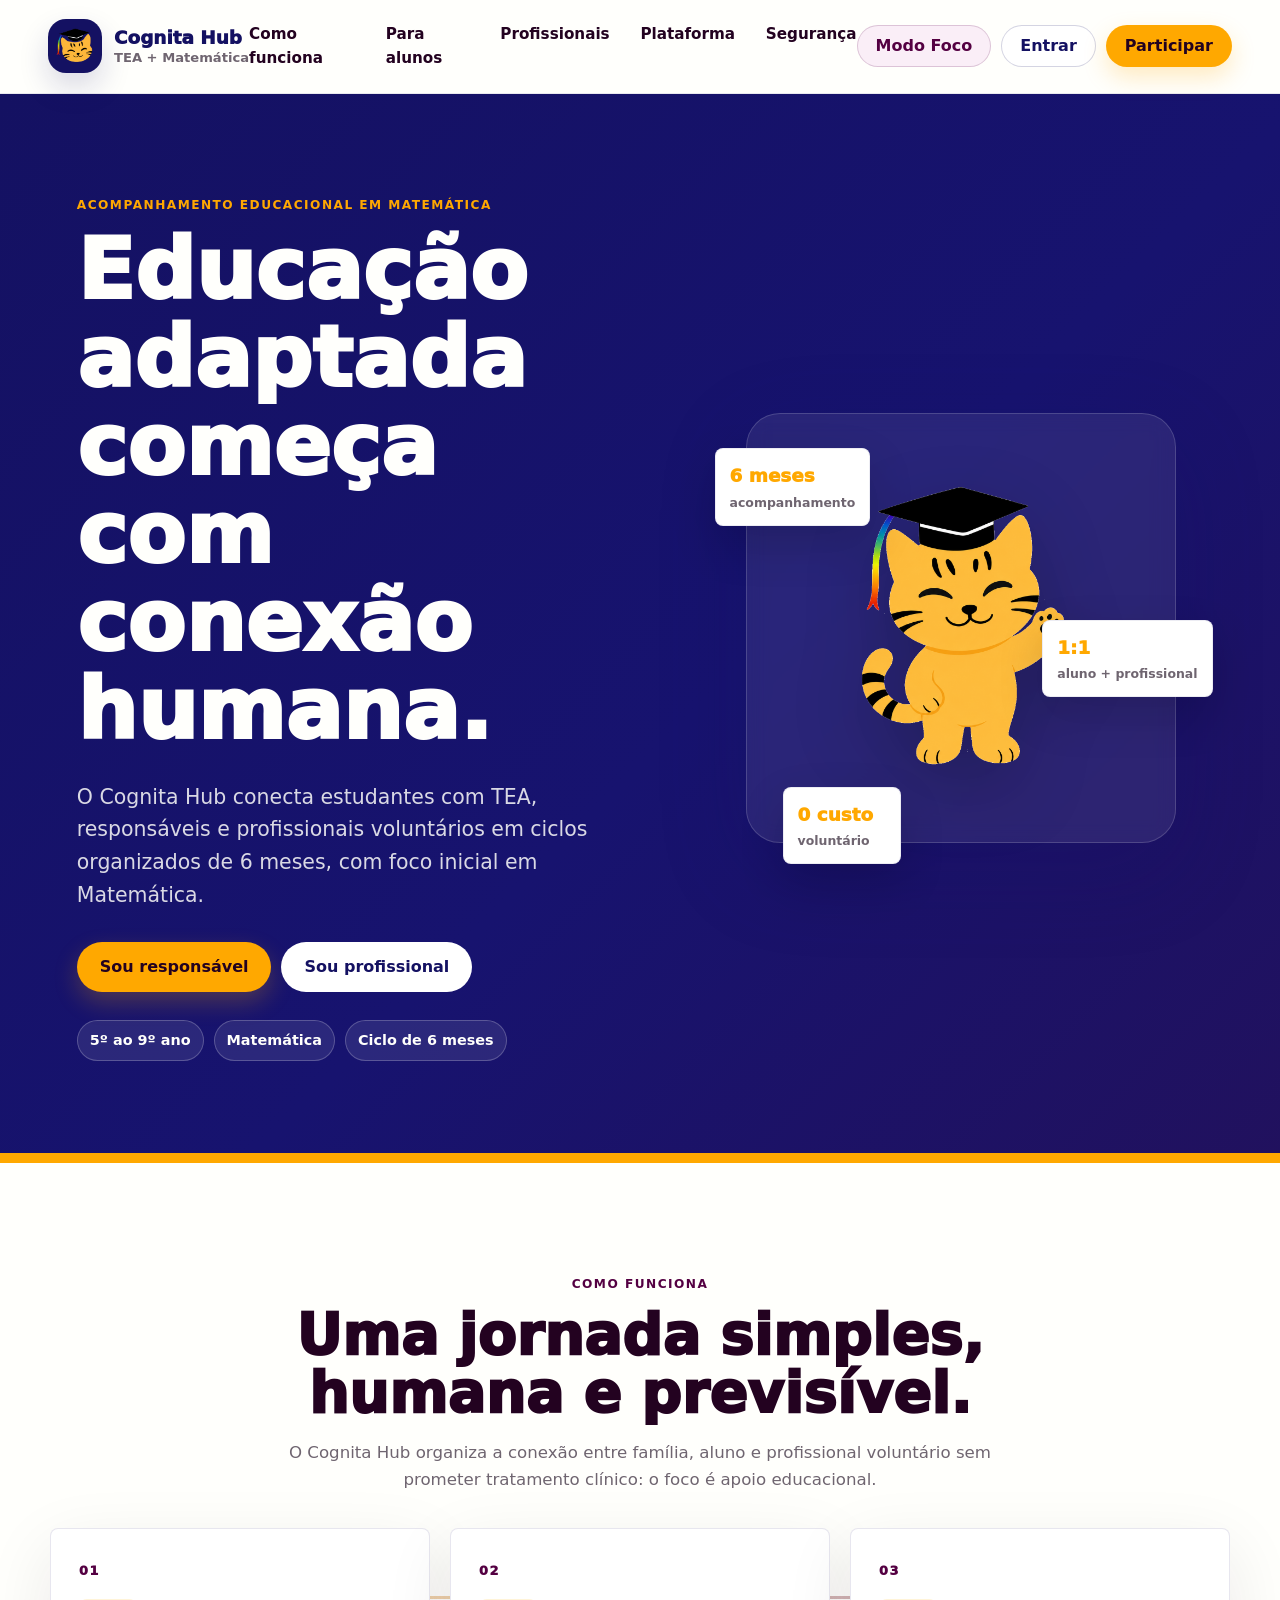
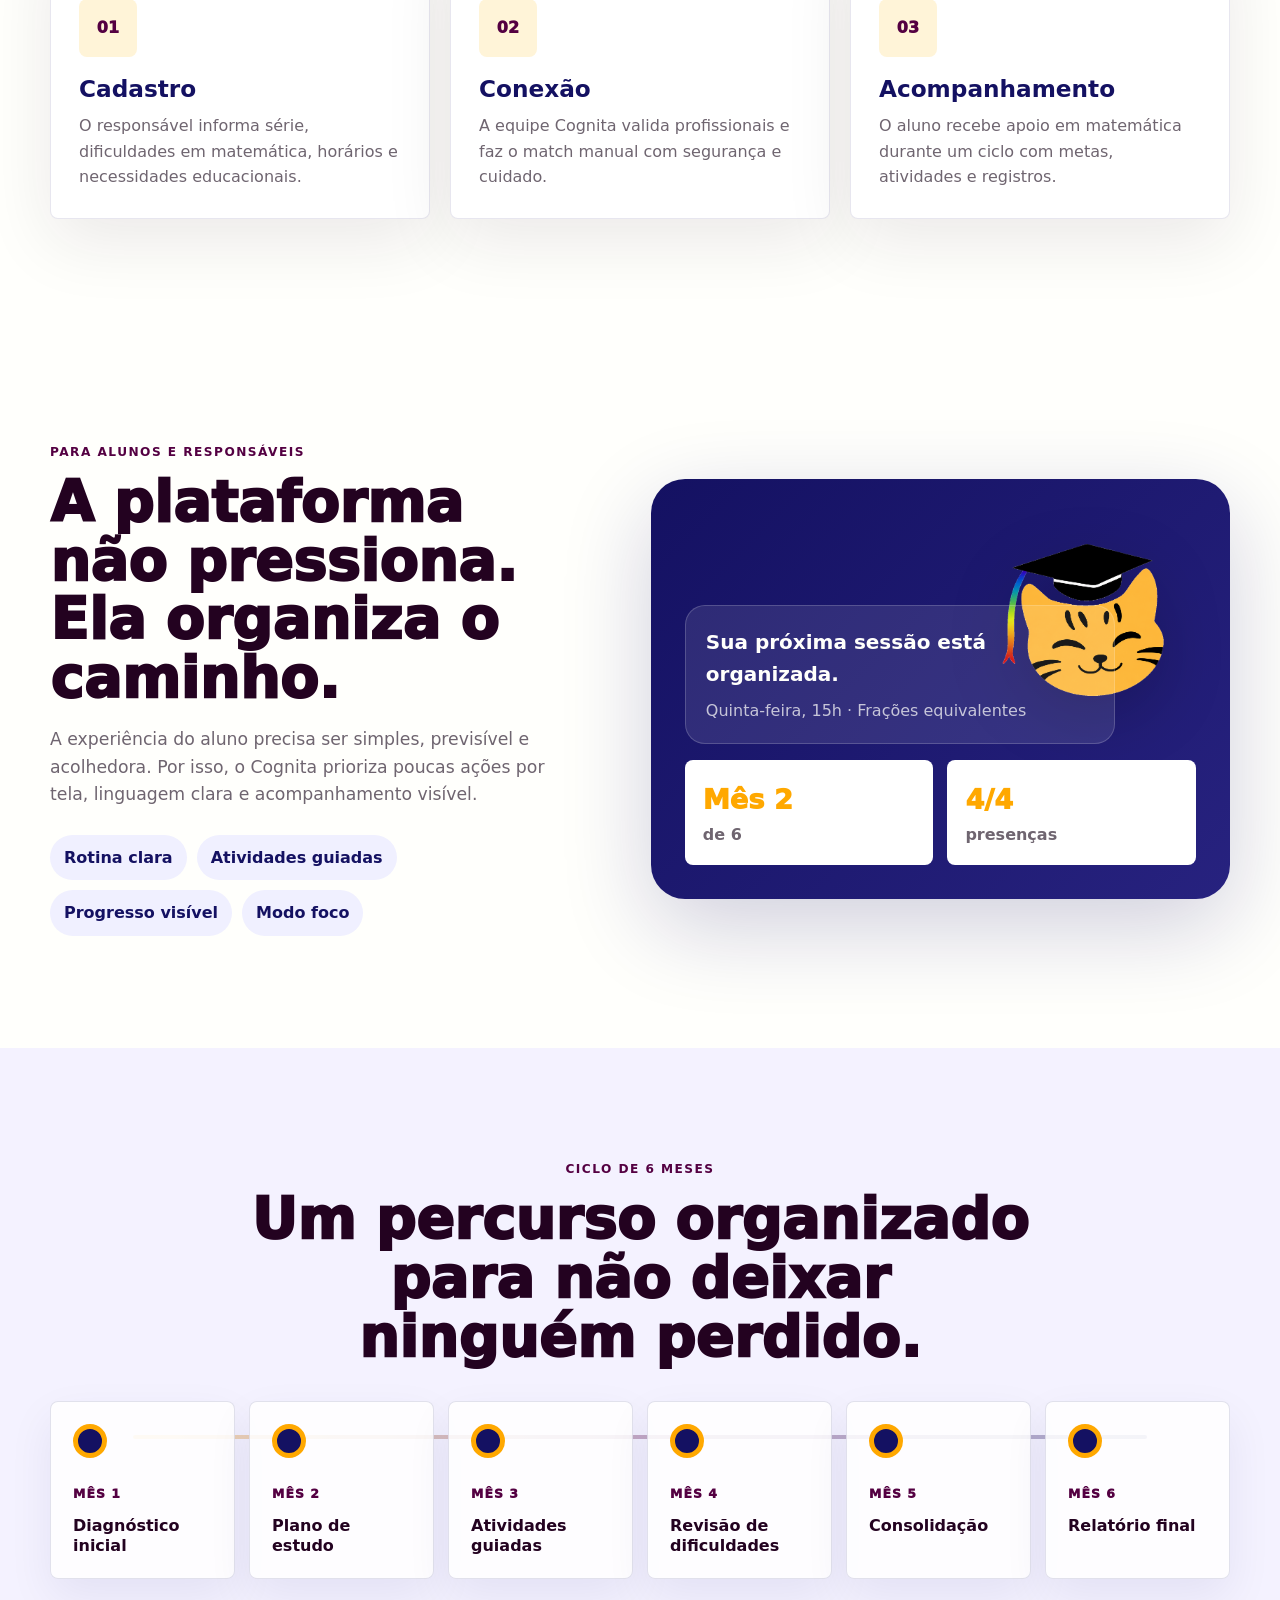
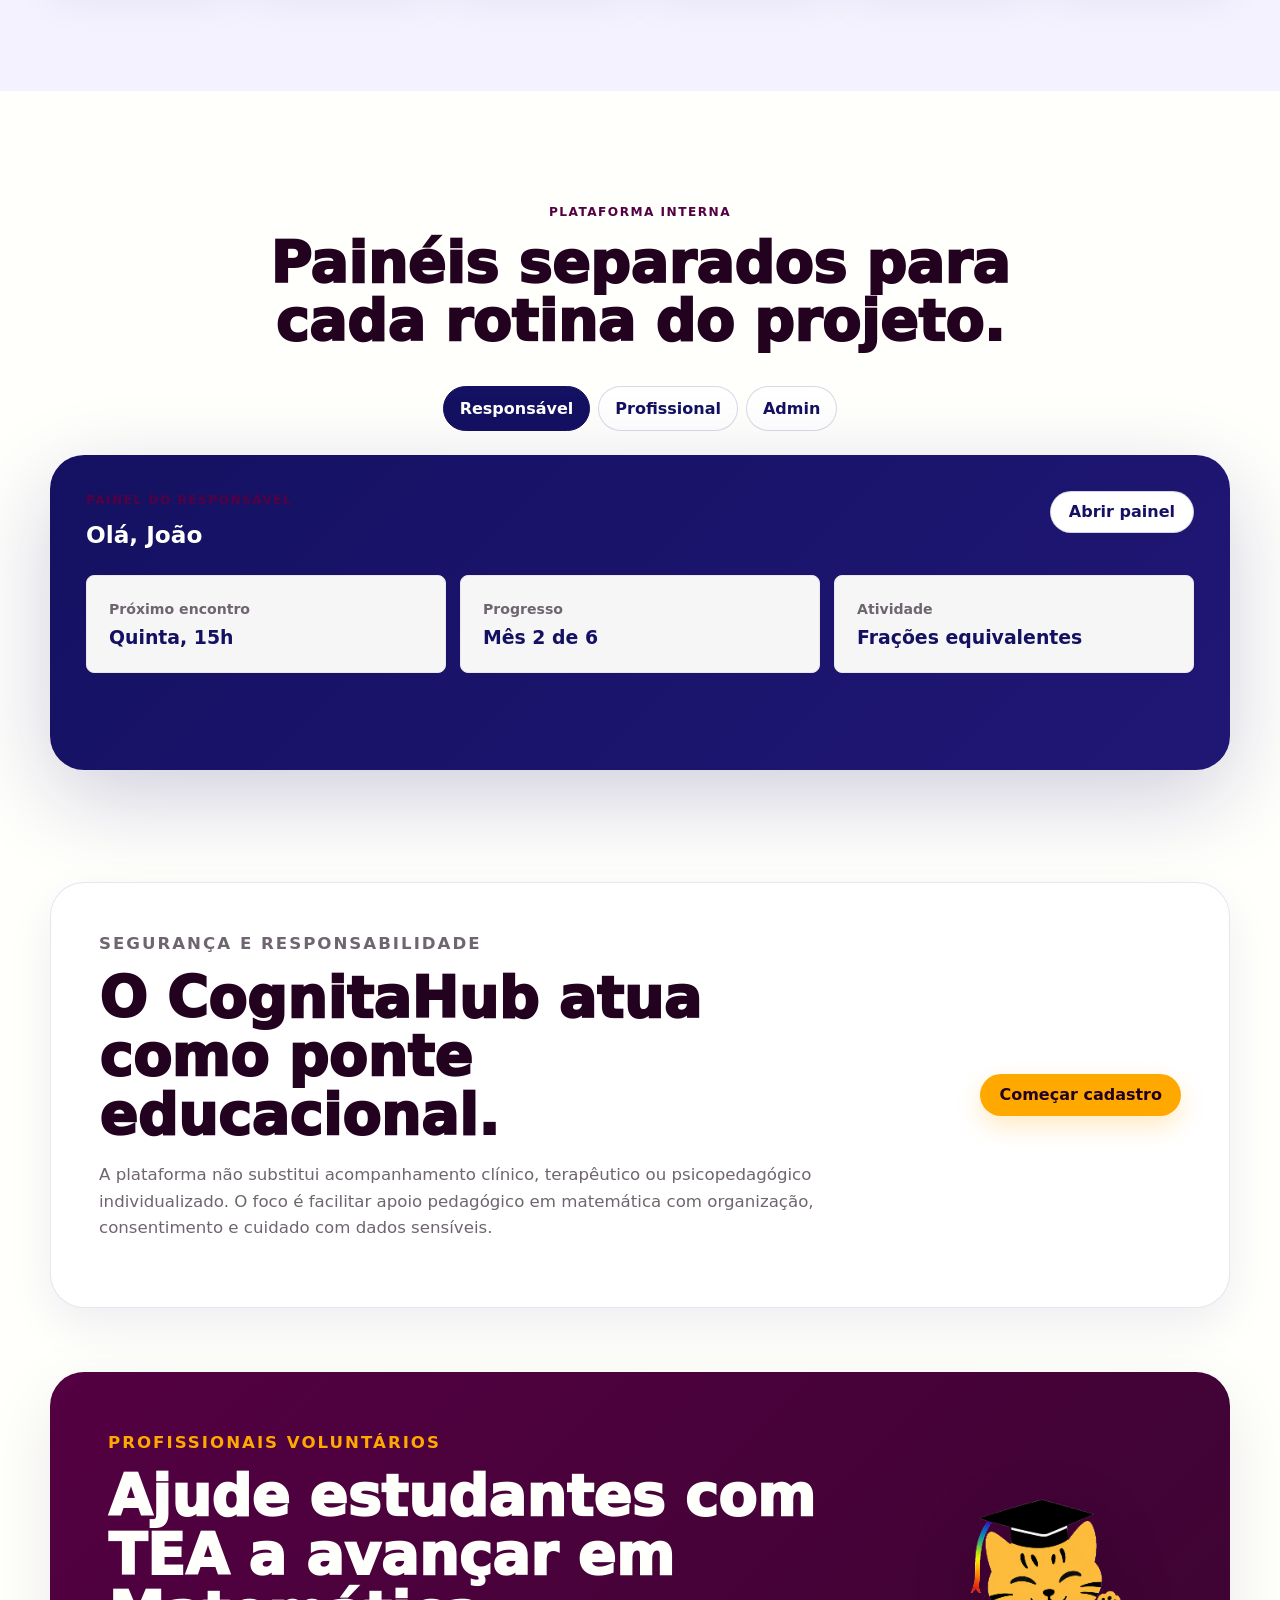
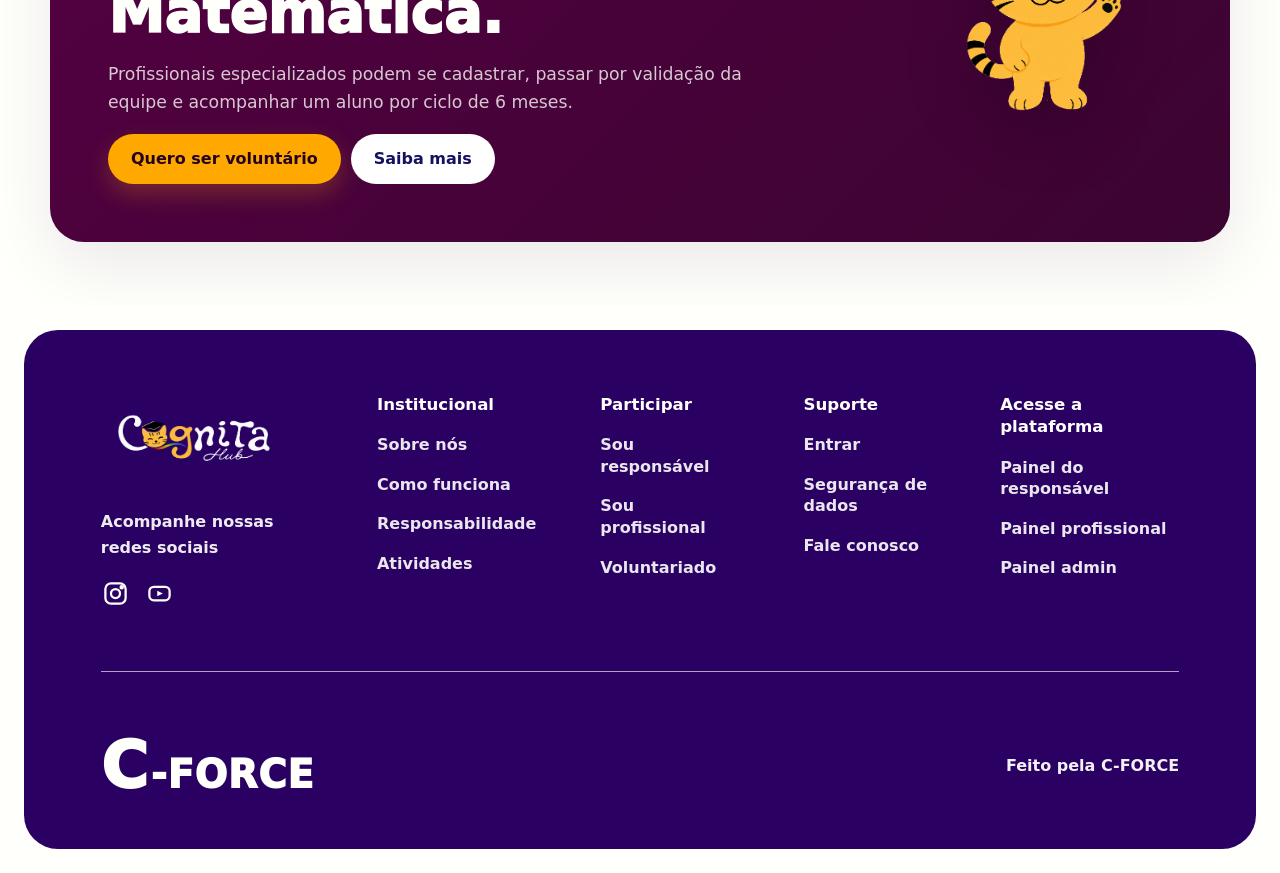
==== index.html @ 5374a5af "Initial commit" ====
<!DOCTYPE html>
<html lang="pt-BR">
  <head>
    <meta charset="UTF-8" />
    <meta name="viewport" content="width=device-width, initial-scale=1.0" />
    <title>CognitaHub | Apoio educacional humano</title>
    <meta
      name="description"
      content="CognitaHub conecta alunos com TEA do 5º ao 9º ano a profissionais voluntários para acompanhamento em matemática."
    />
    <link rel="stylesheet" href="css/styles.css" />
  </head>
  <body>
    <a class="skip-link" href="#conteudo">Ir para o conteúdo</a>

    <header class="site-header" data-header>
      <a class="brand brand-clean" href="index.html" aria-label="Cognita Hub início">
        <span class="brand-orb">
          <img src="assets/logo-icon-transparent.png" alt="" aria-hidden="true" />
        </span>
        <span class="brand-copy">
          <strong>Cognita Hub</strong>
          <small>TEA + Matemática</small>
        </span>
      </a>

      <button class="menu-toggle" type="button" data-menu-toggle aria-expanded="false" aria-controls="site-nav">
        <span></span>
        <span></span>
        <span></span>
        <span class="sr-only">Abrir menu</span>
      </button>

      <nav class="site-nav" id="site-nav" data-nav>
        <a href="#como-funciona">Como funciona</a>
        <a href="#publico">Para alunos</a>
        <a href="#voluntarios">Profissionais</a>
        <a href="#plataforma">Plataforma</a>
        <a href="#seguranca">Segurança</a>
      </nav>

      <div class="header-actions">
        <button class="btn btn-soft" type="button" data-focus-toggle aria-pressed="false">Modo Foco</button>
        <a class="btn btn-ghost" href="pages/login.html">Entrar</a>
        <a class="btn btn-primary" href="pages/cadastro.html">Participar</a>
      </div>
    </header>

    <main id="conteudo">
      <section class="hero hero-v2">
        <div class="hero-bg-shape shape-one"></div>
        <div class="hero-bg-shape shape-two"></div>
        <div class="hero-content">
          <p class="eyebrow">Acompanhamento educacional em matemática</p>
          <h1>Educação adaptada começa com conexão humana.</h1>
          <p class="hero-copy">
            O Cognita Hub conecta estudantes com TEA, responsáveis e profissionais voluntários em ciclos organizados
            de 6 meses, com foco inicial em Matemática.
          </p>
          <div class="hero-actions">
            <a class="btn btn-primary btn-large" href="pages/cadastro.html">Sou responsável</a>
            <a class="btn btn-light btn-large" href="pages/cadastro.html#profissional">Sou profissional</a>
          </div>
          <div class="hero-metrics" aria-label="Destaques do Cognita Hub">
            <span>5º ao 9º ano</span>
            <span>Matemática</span>
            <span>Ciclo de 6 meses</span>
          </div>
        </div>

        <div class="hero-visual" aria-hidden="true">
          <div class="mascot-stage">
            <img class="hero-mascot" src="assets/sticker.png" alt="" />
            <div class="floating-card card-a">
              <strong>6 meses</strong>
              <span>acompanhamento</span>
            </div>
            <div class="floating-card card-b">
              <strong>1:1</strong>
              <span>aluno + profissional</span>
            </div>
            <div class="floating-card card-c">
              <strong>0 custo</strong>
              <span>voluntário</span>
            </div>
          </div>
        </div>
      </section>

      <section class="section journey-section" id="como-funciona">
        <div class="section-heading">
          <p class="eyebrow">Como funciona</p>
          <h2>Uma jornada simples, humana e previsível.</h2>
          <p>
            O Cognita Hub organiza a conexão entre família, aluno e profissional voluntário sem prometer tratamento
            clínico: o foco é apoio educacional.
          </p>
        </div>

        <div class="journey-grid">
          <article class="journey-card">
            <span class="journey-index">01</span>
            <div class="journey-icon" aria-hidden="true">01</div>
            <h3>Cadastro</h3>
            <p>O responsável informa série, dificuldades em matemática, horários e necessidades educacionais.</p>
          </article>

          <article class="journey-card">
            <span class="journey-index">02</span>
            <div class="journey-icon" aria-hidden="true">02</div>
            <h3>Conexão</h3>
            <p>A equipe Cognita valida profissionais e faz o match manual com segurança e cuidado.</p>
          </article>

          <article class="journey-card">
            <span class="journey-index">03</span>
            <div class="journey-icon" aria-hidden="true">03</div>
            <h3>Acompanhamento</h3>
            <p>O aluno recebe apoio em matemática durante um ciclo com metas, atividades e registros.</p>
          </article>
        </div>
      </section>

      <section class="section audience-v2" id="publico">
        <div class="audience-copy">
          <p class="eyebrow">Para alunos e responsáveis</p>
          <h2>A plataforma não pressiona. Ela organiza o caminho.</h2>
          <p>
            A experiência do aluno precisa ser simples, previsível e acolhedora. Por isso, o Cognita prioriza poucas
            ações por tela, linguagem clara e acompanhamento visível.
          </p>
          <div class="pill-list">
            <span>Rotina clara</span>
            <span>Atividades guiadas</span>
            <span>Progresso visível</span>
            <span>Modo foco</span>
          </div>
        </div>

        <div class="student-panel">
          <img src="assets/logo-icon-transparent.png" alt="" aria-hidden="true" />
          <div class="student-message">
            <strong>Sua próxima sessão está organizada.</strong>
            <span>Quinta-feira, 15h · Frações equivalentes</span>
          </div>
          <div class="student-mini-grid">
            <div>
              <strong>Mês 2</strong>
              <span>de 6</span>
            </div>
            <div>
              <strong>4/4</strong>
              <span>presenças</span>
            </div>
          </div>
        </div>
      </section>

      <section class="section band cycle-v2">
        <div class="section-heading">
          <p class="eyebrow">Ciclo de 6 meses</p>
          <h2>Um percurso organizado para não deixar ninguém perdido.</h2>
        </div>

        <div class="cycle-track">
          <article>
            <span>Mês 1</span>
            <strong>Diagnóstico inicial</strong>
          </article>
          <article>
            <span>Mês 2</span>
            <strong>Plano de estudo</strong>
          </article>
          <article>
            <span>Mês 3</span>
            <strong>Atividades guiadas</strong>
          </article>
          <article>
            <span>Mês 4</span>
            <strong>Revisão de dificuldades</strong>
          </article>
          <article>
            <span>Mês 5</span>
            <strong>Consolidação</strong>
          </article>
          <article>
            <span>Mês 6</span>
            <strong>Relatório final</strong>
          </article>
        </div>
      </section>

      <section class="section platform-section" id="plataforma">
        <div class="section-heading">
          <p class="eyebrow">Plataforma interna</p>
          <h2>Painéis separados para cada rotina do projeto.</h2>
        </div>

        <div class="role-tabs" role="tablist" aria-label="Prévia dos painéis">
          <button class="role-tab active" type="button" role="tab" aria-selected="true" data-role-tab="responsavel">
            Responsável
          </button>
          <button class="role-tab" type="button" role="tab" aria-selected="false" data-role-tab="profissional">
            Profissional
          </button>
          <button class="role-tab" type="button" role="tab" aria-selected="false" data-role-tab="admin">Admin</button>
        </div>

        <div class="dashboard-preview">
          <article class="preview-panel active" data-role-panel="responsavel">
            <div class="preview-header">
              <div>
                <p class="eyebrow">Painel do responsável</p>
                <h3>Olá, João</h3>
              </div>
              <a class="btn btn-ghost" href="pages/responsavel.html">Abrir painel</a>
            </div>
            <div class="mini-grid">
              <div class="mini-card">
                <span>Próximo encontro</span>
                <strong>Quinta, 15h</strong>
              </div>
              <div class="mini-card">
                <span>Progresso</span>
                <strong>Mês 2 de 6</strong>
              </div>
              <div class="mini-card">
                <span>Atividade</span>
                <strong>Frações equivalentes</strong>
              </div>
            </div>
          </article>

          <article class="preview-panel" data-role-panel="profissional">
            <div class="preview-header">
              <div>
                <p class="eyebrow">Painel do profissional</p>
                <h3>2 alunos neste ciclo</h3>
              </div>
              <a class="btn btn-ghost" href="pages/profissional.html">Abrir painel</a>
            </div>
            <div class="mini-grid">
              <div class="mini-card">
                <span>Aluno 1</span>
                <strong>5º ano - operações</strong>
              </div>
              <div class="mini-card">
                <span>Aluno 2</span>
                <strong>8º ano - equações</strong>
              </div>
              <div class="mini-card">
                <span>Relatórios</span>
                <strong>3 pendentes</strong>
              </div>
            </div>
          </article>

          <article class="preview-panel" data-role-panel="admin">
            <div class="preview-header">
              <div>
                <p class="eyebrow">Painel administrativo</p>
                <h3>Fila de validação e matches</h3>
              </div>
              <a class="btn btn-ghost" href="pages/admin.html">Abrir painel</a>
            </div>
            <div class="mini-grid">
              <div class="mini-card">
                <span>Alunos inscritos</span>
                <strong>18</strong>
              </div>
              <div class="mini-card">
                <span>Voluntários</span>
                <strong>7 pendentes</strong>
              </div>
              <div class="mini-card">
                <span>Ciclos ativos</span>
                <strong>12</strong>
              </div>
            </div>
          </article>
        </div>
      </section>

      <section class="section safety-section" id="seguranca">
        <div>
          <p class="eyebrow">Segurança e responsabilidade</p>
          <h2>O CognitaHub atua como ponte educacional.</h2>
          <p>
            A plataforma não substitui acompanhamento clínico, terapêutico ou psicopedagógico individualizado. O foco
            é facilitar apoio pedagógico em matemática com organização, consentimento e cuidado com dados sensíveis.
          </p>
        </div>
        <a class="btn btn-primary" href="pages/cadastro.html">Começar cadastro</a>
      </section>

      <section class="section volunteer-cta volunteer-cta-v2" id="voluntarios">
        <div>
          <p class="eyebrow">Profissionais voluntários</p>
          <h2>Ajude estudantes com TEA a avançar em Matemática.</h2>
          <p>
            Profissionais especializados podem se cadastrar, passar por validação da equipe e acompanhar um aluno por
            ciclo de 6 meses.
          </p>
          <div class="hero-actions">
            <a class="btn btn-primary btn-large" href="pages/cadastro.html#profissional">Quero ser voluntário</a>
            <a class="btn btn-light btn-large" href="#seguranca">Saiba mais</a>
          </div>
        </div>
        <img src="assets/sticker.png" alt="" aria-hidden="true" />
      </section>
    </main>

    <footer class="footer" aria-labelledby="footer-title">
      <div class="footer-inner">
        <div class="footer-main">
          <section class="footer-brand" aria-labelledby="footer-title">
            <img src="assets/logo-retangular-transparent.png" alt="CognitaHub" />
            <h2 class="sr-only" id="footer-title">CognitaHub</h2>
            <p>Acompanhe nossas redes sociais</p>
            <div class="social-links" aria-label="Redes sociais">
              <a href="#" aria-label="Instagram do CognitaHub">
                <svg viewBox="0 0 24 24" aria-hidden="true">
                  <rect x="3" y="3" width="18" height="18" rx="5"></rect>
                  <circle cx="12" cy="12" r="4"></circle>
                  <circle cx="17.5" cy="6.5" r="1"></circle>
                </svg>
              </a>
              <a href="#" aria-label="YouTube do CognitaHub">
                <svg viewBox="0 0 24 24" aria-hidden="true">
                  <rect x="3" y="6" width="18" height="12" rx="4"></rect>
                  <path d="M10 9.5v5l5-2.5-5-2.5z"></path>
                </svg>
              </a>
            </div>
          </section>

          <nav class="footer-column" aria-label="Institucional">
            <strong>Institucional</strong>
            <a href="#publico">Sobre nós</a>
            <a href="#como-funciona">Como funciona</a>
            <a href="#seguranca">Responsabilidade</a>
            <a href="pages/atividades.html">Atividades</a>
          </nav>

          <nav class="footer-column" aria-label="Participar">
            <strong>Participar</strong>
            <a href="pages/cadastro.html">Sou responsável</a>
            <a href="pages/cadastro.html#profissional">Sou profissional</a>
            <a href="#voluntarios">Voluntariado</a>
          </nav>

          <nav class="footer-column" aria-label="Suporte">
            <strong>Suporte</strong>
            <a href="pages/login.html">Entrar</a>
            <a href="#seguranca">Segurança de dados</a>
            <a href="pages/cadastro.html">Fale conosco</a>
          </nav>

          <nav class="footer-column" aria-label="Plataforma">
            <strong>Acesse a plataforma</strong>
            <a href="pages/responsavel.html">Painel do responsável</a>
            <a href="pages/profissional.html">Painel profissional</a>
            <a href="pages/admin.html">Painel admin</a>
          </nav>
        </div>

        <div class="footer-divider"></div>

        <div class="footer-bottom">
          <div class="cforce-mark" aria-label="C-FORCE">
            <span>C</span><span>-FORCE</span>
          </div>
          <p class="made-by">Feito pela C-FORCE</p>
        </div>
      </div>
    </footer>

    <script src="js/app.js"></script>
  </body>
</html>
---- css/styles.css ----
:root {
  --warm-white: #fffffc;
  --paper: #ffffff;
  --navy: #141162;
  --gold: #ffa800;
  --wine: #540042;
  --ink: #230220;
  --muted: #6f6570;
  --line: #ebe6ec;
  --soft-gold: #fff4d8;
  --soft-blue: #f0f0ff;
  --soft-wine: #faeef7;
  --soft-lavender: #f4f2ff;
  --shadow: 0 22px 70px rgba(35, 2, 32, 0.09);
  --shadow-strong: 0 28px 90px rgba(20, 17, 98, 0.2);
  --radius-sm: 8px;
  --radius: 20px;
  --radius-lg: 34px;
  --container: 1180px;
  --header-height: 78px;
}

* {
  box-sizing: border-box;
}

html {
  scroll-behavior: smooth;
}

body {
  margin: 0;
  background: var(--warm-white);
  color: var(--ink);
  font-family: Inter, ui-sans-serif, system-ui, -apple-system, BlinkMacSystemFont, "Segoe UI", sans-serif;
  line-height: 1.6;
  letter-spacing: 0;
}

body.nav-open {
  overflow: hidden;
}

img {
  display: block;
  max-width: 100%;
}

a {
  color: inherit;
  text-decoration: none;
}

button,
input,
select,
textarea {
  font: inherit;
}

button {
  cursor: pointer;
}

:focus-visible {
  outline: 3px solid var(--gold);
  outline-offset: 3px;
}

.sr-only,
.skip-link:not(:focus) {
  position: absolute;
  width: 1px;
  height: 1px;
  padding: 0;
  margin: -1px;
  overflow: hidden;
  clip: rect(0, 0, 0, 0);
  white-space: nowrap;
  border: 0;
}

.skip-link:focus {
  position: fixed;
  z-index: 1000;
  top: 14px;
  left: 14px;
  padding: 10px 14px;
  border-radius: var(--radius);
  background: var(--gold);
  color: var(--ink);
  font-weight: 800;
}

.site-header {
  position: sticky;
  z-index: 50;
  top: 0;
  display: grid;
  grid-template-columns: auto 1fr auto;
  align-items: center;
  min-height: var(--header-height);
  padding: 12px clamp(18px, 4vw, 48px);
  border-bottom: 1px solid rgba(20, 17, 98, 0.09);
  background: rgba(255, 255, 252, 0.94);
  backdrop-filter: blur(14px);
}

.brand {
  display: inline-flex;
  align-items: center;
  width: min(220px, 44vw);
}

.brand img {
  width: 100%;
  max-height: 52px;
  object-fit: contain;
  object-position: left center;
  border-radius: var(--radius);
}

.brand-clean {
  width: auto;
  gap: 12px;
}

.brand-orb {
  display: grid;
  width: 54px;
  height: 54px;
  flex: 0 0 auto;
  place-items: center;
  overflow: hidden;
  border-radius: 18px;
  background: var(--navy);
  box-shadow: 0 14px 30px rgba(20, 17, 98, 0.16);
}

.brand-orb img {
  width: 48px;
  height: 48px;
  max-height: none;
  object-fit: contain;
  border-radius: 0;
}

.brand-copy {
  display: flex;
  flex-direction: column;
  line-height: 1.05;
}

.brand-copy strong {
  color: var(--navy);
  font-size: 1.15rem;
  font-weight: 950;
}

.brand-copy small {
  margin-top: 4px;
  color: var(--muted);
  font-size: 0.82rem;
  font-weight: 700;
}

.site-nav {
  display: flex;
  justify-content: center;
  gap: clamp(16px, 2.4vw, 34px);
  color: var(--ink);
  font-size: 0.95rem;
  font-weight: 700;
}

.site-nav a {
  position: relative;
  padding: 10px 0;
}

.site-nav a::after {
  position: absolute;
  right: 0;
  bottom: 4px;
  left: 0;
  height: 2px;
  background: var(--gold);
  content: "";
  transform: scaleX(0);
  transform-origin: left;
  transition: transform 180ms ease;
}

.site-nav a:hover::after,
.site-nav a:focus-visible::after {
  transform: scaleX(1);
}

.header-actions,
.hero-actions,
.form-actions {
  display: flex;
  align-items: center;
  gap: 10px;
  flex-wrap: wrap;
}

.btn {
  display: inline-flex;
  min-height: 42px;
  align-items: center;
  justify-content: center;
  gap: 8px;
  border: 1px solid transparent;
  border-radius: 999px;
  padding: 10px 18px;
  font-weight: 800;
  line-height: 1;
  transition: transform 160ms ease, box-shadow 160ms ease, background 160ms ease, color 160ms ease, border 160ms ease;
}

.btn:hover {
  transform: translateY(-1px);
}

.btn-primary {
  background: var(--gold);
  color: var(--ink);
  box-shadow: 0 10px 24px rgba(255, 168, 0, 0.24);
}

.btn-primary:hover {
  background: #ffbc2e;
}

.btn-ghost {
  border-color: rgba(20, 17, 98, 0.18);
  background: var(--paper);
  color: var(--navy);
}

.btn-ghost:hover {
  border-color: var(--navy);
}

.btn-soft {
  border-color: rgba(84, 0, 66, 0.18);
  background: var(--soft-wine);
  color: var(--wine);
}

.btn-light {
  background: var(--paper);
  color: var(--navy);
}

.btn-large {
  min-height: 50px;
  padding-inline: 22px;
}

.menu-toggle {
  display: none;
  width: 44px;
  height: 44px;
  align-items: center;
  justify-content: center;
  border: 1px solid var(--line);
  border-radius: 999px;
  background: var(--paper);
}

.menu-toggle span:not(.sr-only) {
  display: block;
  width: 18px;
  height: 2px;
  margin: 3px 0;
  border-radius: 999px;
  background: var(--navy);
}

.hero {
  position: relative;
  min-height: calc(88svh - var(--header-height));
  overflow: hidden;
  display: flex;
  align-items: center;
  padding: clamp(64px, 8vw, 110px) clamp(22px, 6vw, 86px);
  background: var(--navy);
  color: var(--warm-white);
}

.hero::after {
  position: absolute;
  right: 0;
  bottom: 0;
  left: 0;
  height: 12px;
  background: var(--gold);
  content: "";
}

.hero-v2 {
  display: grid;
  grid-template-columns: minmax(0, 1fr) minmax(340px, 0.86fr);
  gap: clamp(30px, 6vw, 82px);
  min-height: calc(92svh - var(--header-height));
  background: linear-gradient(135deg, var(--navy) 0%, #17136f 56%, #21115e 100%);
}

.hero-v2::after {
  height: 10px;
}

.hero-bg-shape {
  display: none;
}

.hero-mark {
  position: absolute;
  right: clamp(-130px, -6vw, -40px);
  bottom: clamp(18px, 5vw, 70px);
  width: min(48vw, 560px);
  min-width: 320px;
  border-radius: 50%;
  opacity: 0.93;
  box-shadow: 0 34px 80px rgba(0, 0, 0, 0.22);
}

.hero-content {
  position: relative;
  z-index: 1;
  width: min(720px, 100%);
}

.hero-v2 .hero-content {
  z-index: 2;
  width: min(760px, 100%);
}

.eyebrow {
  margin: 0 0 12px;
  color: var(--wine);
  font-size: 0.76rem;
  font-weight: 900;
  letter-spacing: 0.12em;
  text-transform: uppercase;
}

.hero .eyebrow,
.volunteer-cta .eyebrow,
.app-hero .eyebrow {
  color: var(--gold);
}

h1,
h2,
h3,
p {
  overflow-wrap: break-word;
}

h1,
h2,
h3 {
  margin: 0;
  color: inherit;
  line-height: 1.04;
  letter-spacing: 0;
}

h1 {
  max-width: 13ch;
  font-size: clamp(3rem, 6.6vw, 6.2rem);
  font-weight: 950;
}

h2 {
  font-size: clamp(2rem, 4.4vw, 4rem);
  font-weight: 950;
}

h3 {
  font-size: clamp(1.12rem, 2vw, 1.45rem);
  font-weight: 900;
}

.hero-copy {
  max-width: 690px;
  margin: 22px 0 28px;
  color: rgba(255, 255, 252, 0.88);
  font-size: clamp(1.08rem, 2vw, 1.35rem);
}

.hero-v2 .hero-copy {
  max-width: 650px;
  margin: 26px 0 30px;
  color: rgba(255, 255, 252, 0.84);
  font-size: clamp(1.08rem, 1.7vw, 1.28rem);
}

.hero-visual {
  position: relative;
  z-index: 2;
  display: grid;
  place-items: center;
}

.mascot-stage {
  position: relative;
  display: grid;
  width: min(430px, 100%);
  aspect-ratio: 1 / 1;
  place-items: center;
  border: 1px solid rgba(255, 255, 252, 0.16);
  border-radius: var(--radius-lg);
  background: rgba(255, 255, 252, 0.08);
  box-shadow: var(--shadow-strong);
  backdrop-filter: blur(10px);
}

.hero-mascot {
  width: 80%;
  max-height: 84%;
  object-fit: contain;
  filter: drop-shadow(0 26px 35px rgba(0, 0, 0, 0.22));
}

.floating-card {
  position: absolute;
  min-width: 118px;
  border: 1px solid rgba(20, 17, 98, 0.08);
  border-radius: var(--radius-sm);
  padding: 12px 14px;
  background: var(--paper);
  color: var(--navy);
  box-shadow: 0 18px 46px rgba(0, 0, 0, 0.16);
}

.floating-card strong {
  display: block;
  color: var(--gold);
  font-size: 1.15rem;
  font-weight: 950;
}

.floating-card span {
  display: block;
  margin-top: 2px;
  color: var(--muted);
  font-size: 0.78rem;
  font-weight: 800;
}

.card-a {
  top: 34px;
  left: -32px;
}

.card-b {
  right: -38px;
  top: 48%;
}

.card-c {
  bottom: -22px;
  left: 36px;
}

.hero-metrics {
  display: flex;
  flex-wrap: wrap;
  gap: 10px;
  margin-top: 28px;
}

.hero-metrics span {
  border: 1px solid rgba(255, 255, 252, 0.22);
  border-radius: 999px;
  padding: 8px 12px;
  background: rgba(255, 255, 252, 0.09);
  color: var(--warm-white);
  font-size: 0.9rem;
  font-weight: 800;
}

.section {
  width: min(var(--container), calc(100% - 36px));
  margin: 0 auto;
  padding: clamp(68px, 9vw, 112px) 0;
}

.section-heading {
  max-width: 780px;
  margin: 0 auto 34px;
  text-align: center;
}

.section-heading.align-left {
  margin: 0;
  text-align: left;
}

.section-heading p:not(.eyebrow),
.safety-section p,
.volunteer-cta p,
.app-hero p {
  color: var(--muted);
  font-size: 1.04rem;
}

.feature-grid {
  display: grid;
  gap: 18px;
}

.feature-grid.three {
  grid-template-columns: repeat(3, minmax(0, 1fr));
}

.card,
.mini-card,
.auth-panel,
.app-card,
.activity-card,
.list-row {
  border: 1px solid var(--line);
  border-radius: var(--radius-sm);
  background: var(--paper);
  box-shadow: var(--shadow);
}

.card {
  padding: 26px;
}

.card p {
  margin: 12px 0 0;
  color: var(--muted);
}

.step-card {
  position: relative;
  overflow: hidden;
  min-height: 210px;
}

.step-card::before {
  position: absolute;
  top: 0;
  right: 0;
  left: 0;
  height: 6px;
  background: var(--gold);
  content: "";
}

.step-number {
  display: inline-flex;
  width: 42px;
  height: 42px;
  align-items: center;
  justify-content: center;
  margin-bottom: 18px;
  border-radius: 50%;
  background: var(--navy);
  color: var(--warm-white);
  font-weight: 900;
}

.split-section {
  display: grid;
  grid-template-columns: 0.86fr 1.14fr;
  gap: clamp(28px, 6vw, 74px);
  align-items: start;
}

.audience-list {
  display: grid;
  gap: 16px;
}

.audience-card {
  display: grid;
  grid-template-columns: 0.38fr 1fr;
  gap: 18px;
  align-items: center;
}

.audience-card h3 {
  color: var(--navy);
}

.journey-section {
  position: relative;
}

.journey-grid {
  position: relative;
  display: grid;
  grid-template-columns: repeat(3, minmax(0, 1fr));
  gap: 20px;
}

.journey-grid::before {
  position: absolute;
  top: 68px;
  right: 14%;
  left: 14%;
  height: 3px;
  border-radius: 999px;
  background: linear-gradient(90deg, var(--gold), var(--wine));
  content: "";
  opacity: 0.35;
}

.journey-card {
  position: relative;
  z-index: 1;
  min-height: 260px;
  border: 1px solid rgba(20, 17, 98, 0.1);
  border-radius: var(--radius-sm);
  padding: 28px;
  background: var(--paper);
  box-shadow: var(--shadow);
}

.journey-index {
  display: inline-flex;
  margin-bottom: 18px;
  color: var(--wine);
  font-size: 0.8rem;
  font-weight: 950;
  letter-spacing: 0.12em;
}

.journey-icon {
  display: grid;
  width: 58px;
  height: 58px;
  place-items: center;
  margin-bottom: 20px;
  border-radius: var(--radius-sm);
  background: var(--soft-gold);
  color: var(--wine);
  font-weight: 950;
}

.journey-card h3 {
  color: var(--navy);
}

.journey-card p {
  margin: 12px 0 0;
  color: var(--muted);
}

.audience-v2 {
  display: grid;
  grid-template-columns: 0.95fr 1.05fr;
  gap: clamp(32px, 6vw, 80px);
  align-items: center;
}

.audience-copy p:not(.eyebrow) {
  max-width: 620px;
  color: var(--muted);
  font-size: 1.08rem;
}

.pill-list {
  display: flex;
  flex-wrap: wrap;
  gap: 10px;
  margin-top: 26px;
}

.pill-list span {
  border-radius: 999px;
  padding: 10px 14px;
  background: var(--soft-blue);
  color: var(--navy);
  font-weight: 900;
}

.student-panel {
  position: relative;
  overflow: hidden;
  display: grid;
  min-height: 420px;
  align-content: end;
  gap: 16px;
  border-radius: var(--radius-lg);
  padding: 34px;
  background: linear-gradient(135deg, var(--navy), #27227f);
  color: var(--warm-white);
  box-shadow: var(--shadow-strong);
}

.student-panel img {
  position: absolute;
  top: 34px;
  right: 34px;
  width: min(220px, 44%);
  filter: drop-shadow(0 20px 30px rgba(0, 0, 0, 0.18));
}

.student-message {
  position: relative;
  z-index: 1;
  width: min(430px, 100%);
  border: 1px solid rgba(255, 255, 252, 0.18);
  border-radius: var(--radius);
  padding: 20px;
  background: rgba(255, 255, 252, 0.1);
}

.student-message strong {
  display: block;
  font-size: 1.25rem;
}

.student-message span {
  display: block;
  margin-top: 8px;
  color: rgba(255, 255, 252, 0.72);
}

.student-mini-grid {
  position: relative;
  z-index: 1;
  display: grid;
  grid-template-columns: repeat(2, 1fr);
  gap: 14px;
}

.student-mini-grid div {
  border-radius: var(--radius-sm);
  padding: 18px;
  background: var(--paper);
  color: var(--navy);
}

.student-mini-grid strong {
  display: block;
  color: var(--gold);
  font-size: 1.7rem;
  font-weight: 950;
}

.student-mini-grid span {
  color: var(--muted);
  font-weight: 800;
}

.band {
  width: 100%;
  max-width: none;
  padding-inline: max(18px, calc((100vw - var(--container)) / 2));
  background: var(--soft-blue);
}

.cycle-v2 {
  background: var(--soft-lavender);
}

.timeline {
  display: grid;
  grid-template-columns: repeat(6, minmax(0, 1fr));
  gap: 12px;
}

.timeline article {
  min-height: 148px;
  border: 1px solid rgba(20, 17, 98, 0.12);
  border-radius: var(--radius);
  padding: 18px;
  background: var(--paper);
}

.timeline span {
  display: inline-block;
  margin-bottom: 14px;
  color: var(--wine);
  font-size: 0.78rem;
  font-weight: 900;
  text-transform: uppercase;
}

.timeline h3 {
  font-size: 1rem;
  line-height: 1.28;
}

.cycle-track {
  position: relative;
  display: grid;
  grid-template-columns: repeat(6, minmax(0, 1fr));
  gap: 14px;
}

.cycle-track::before {
  position: absolute;
  top: 34px;
  right: 7%;
  left: 7%;
  height: 4px;
  border-radius: 999px;
  background: linear-gradient(90deg, var(--gold), var(--wine), var(--navy));
  content: "";
  opacity: 0.3;
}

.cycle-track article {
  position: relative;
  z-index: 1;
  min-height: 170px;
  border: 1px solid rgba(20, 17, 98, 0.12);
  border-radius: var(--radius-sm);
  padding: 22px;
  background: rgba(255, 255, 255, 0.86);
  box-shadow: 0 18px 46px rgba(20, 17, 98, 0.07);
}

.cycle-track article::before {
  display: block;
  width: 24px;
  height: 24px;
  margin-bottom: 26px;
  border: 5px solid var(--gold);
  border-radius: 50%;
  background: var(--navy);
  content: "";
}

.cycle-track span {
  display: block;
  color: var(--wine);
  font-size: 0.78rem;
  font-weight: 950;
  letter-spacing: 0.08em;
  text-transform: uppercase;
}

.cycle-track strong {
  display: block;
  margin-top: 12px;
  color: var(--ink);
  font-size: 1rem;
  line-height: 1.25;
}

.platform-section {
  padding-bottom: 48px;
}

.role-tabs,
.signup-tabs,
.grade-tabs {
  display: flex;
  flex-wrap: wrap;
  justify-content: center;
  gap: 8px;
  margin: 0 auto 24px;
}

.role-tab,
.signup-tab,
.grade-tab {
  min-height: 40px;
  border: 1px solid rgba(20, 17, 98, 0.16);
  border-radius: 999px;
  padding: 9px 16px;
  background: var(--paper);
  color: var(--navy);
  font-weight: 850;
}

.role-tab.active,
.signup-tab.active,
.grade-tab.active {
  border-color: var(--navy);
  background: var(--navy);
  color: var(--warm-white);
}

.dashboard-preview {
  position: relative;
  min-height: 315px;
  overflow: hidden;
  border-radius: var(--radius-lg);
  background: linear-gradient(135deg, var(--navy), #201775);
  color: var(--warm-white);
  box-shadow: var(--shadow-strong);
}

.preview-panel {
  display: none;
  padding: clamp(22px, 4vw, 36px);
}

.preview-panel.active {
  display: block;
}

.preview-header {
  display: flex;
  align-items: start;
  justify-content: space-between;
  gap: 18px;
  margin-bottom: 28px;
}

.mini-grid {
  display: grid;
  grid-template-columns: repeat(3, minmax(0, 1fr));
  gap: 14px;
}

.mini-card {
  border-radius: var(--radius-sm);
  padding: 22px;
  background: rgba(255, 255, 252, 0.96);
  color: var(--ink);
  box-shadow: none;
}

.mini-card span,
.stat span,
.progress-label,
.activity-meta,
.list-row span {
  display: block;
  color: var(--muted);
  font-size: 0.88rem;
  font-weight: 750;
}

.mini-card strong,
.stat strong {
  display: block;
  margin-top: 6px;
  color: var(--navy);
  font-size: 1.18rem;
  line-height: 1.25;
}

.safety-section {
  display: flex;
  align-items: center;
  justify-content: space-between;
  gap: 28px;
  margin-block: clamp(24px, 5vw, 64px);
  border: 1px solid rgba(20, 17, 98, 0.1);
  border-radius: var(--radius-lg);
  padding: clamp(28px, 5vw, 48px);
  background: var(--paper);
  box-shadow: 0 18px 48px rgba(20, 17, 98, 0.07);
}

.safety-section > div {
  max-width: 790px;
}

.volunteer-cta {
  width: min(var(--container), calc(100% - 36px));
  margin-bottom: 64px;
  border-radius: var(--radius);
  padding: clamp(28px, 5vw, 52px);
  background: var(--wine);
  color: var(--warm-white);
  box-shadow: var(--shadow);
}

.volunteer-cta {
  display: flex;
  align-items: center;
  justify-content: space-between;
  gap: 28px;
}

.volunteer-cta p {
  max-width: 780px;
  color: rgba(255, 255, 252, 0.82);
}

.volunteer-cta-v2 {
  display: grid;
  grid-template-columns: 1fr auto;
  align-items: center;
  gap: 32px;
  border-radius: var(--radius-lg);
  padding: clamp(34px, 5vw, 58px);
  background: linear-gradient(135deg, var(--wine), #3b0431);
}

.volunteer-cta-v2 h2 {
  max-width: 780px;
}

.volunteer-cta-v2 p:not(.eyebrow) {
  max-width: 680px;
  color: rgba(255, 255, 252, 0.78);
  font-size: 1.08rem;
}

.volunteer-cta-v2 img {
  width: min(260px, 24vw);
  filter: drop-shadow(0 22px 32px rgba(0, 0, 0, 0.2));
}

.footer {
  padding: 24px;
  background: var(--warm-white);
  color: var(--warm-white);
}

.footer-inner {
  width: 100%;
  border-radius: 34px;
  padding: clamp(34px, 5vw, 72px) clamp(28px, 6vw, 86px) clamp(30px, 4vw, 54px);
  background: #2a0063;
}

.footer-main {
  display: grid;
  grid-template-columns: 1.6fr 1fr 1.05fr 1fr 1.35fr;
  gap: clamp(28px, 5vw, 76px);
  align-items: start;
}

.footer-brand img {
  width: 184px;
  height: auto;
  object-fit: contain;
  object-position: left center;
}

.footer-brand p {
  margin: 28px 0 18px;
  color: rgba(255, 255, 252, 0.92);
  font-weight: 750;
}

.social-links {
  display: flex;
  gap: 14px;
}

.social-links a {
  display: inline-flex;
  width: 30px;
  height: 30px;
  align-items: center;
  justify-content: center;
  color: var(--warm-white);
}

.social-links svg {
  width: 27px;
  height: 27px;
  fill: none;
  stroke: currentColor;
  stroke-linecap: round;
  stroke-linejoin: round;
  stroke-width: 2;
}

.social-links path {
  fill: currentColor;
  stroke: none;
}

.footer-column {
  display: grid;
  gap: 18px;
  color: rgba(255, 255, 252, 0.88);
  font-size: 1rem;
}

.footer-column strong {
  color: var(--warm-white);
  font-size: 1.04rem;
  font-weight: 900;
  line-height: 1.35;
}

.footer-column a {
  width: fit-content;
  color: rgba(255, 255, 252, 0.9);
  font-weight: 650;
  line-height: 1.35;
}

.footer-column a:hover {
  color: var(--gold);
}

.footer-divider {
  height: 1px;
  margin: clamp(42px, 6vw, 62px) 0;
  background: rgba(255, 255, 252, 0.64);
}

.footer-bottom {
  display: flex;
  align-items: center;
  justify-content: space-between;
  gap: 24px;
}

.cforce-mark {
  display: inline-flex;
  align-items: baseline;
  color: var(--warm-white);
  font-weight: 950;
  line-height: 1;
}

.cforce-mark span:first-child {
  font-size: clamp(2.7rem, 5vw, 4.4rem);
}

.cforce-mark span:last-child {
  margin-left: 3px;
  font-size: clamp(1.8rem, 3vw, 2.8rem);
  letter-spacing: 0.02em;
}

.made-by {
  display: flex;
  align-items: center;
  gap: 8px;
  margin: 0;
  color: rgba(255, 255, 252, 0.94);
  font-size: 1rem;
  font-weight: 650;
}


.auth-main {
  min-height: calc(100svh - var(--header-height));
  padding: clamp(28px, 6vw, 70px) 18px;
  background: var(--soft-blue);
}

.auth-layout {
  display: grid;
  grid-template-columns: 0.86fr 1.14fr;
  width: min(var(--container), 100%);
  margin: 0 auto;
  overflow: hidden;
  border-radius: var(--radius);
  background: var(--paper);
  box-shadow: var(--shadow);
}

.auth-intro {
  display: flex;
  min-height: 640px;
  flex-direction: column;
  justify-content: space-between;
  padding: clamp(28px, 5vw, 54px);
  background: var(--navy);
  color: var(--warm-white);
}

.auth-intro img {
  width: min(280px, 76%);
  filter: drop-shadow(0 28px 44px rgba(0, 0, 0, 0.22));
}

.auth-intro p {
  color: rgba(255, 255, 252, 0.82);
}

.auth-content {
  padding: clamp(28px, 5vw, 54px);
}

.auth-panel {
  padding: 24px;
  box-shadow: none;
}

.auth-panel + .auth-panel {
  margin-top: 18px;
}

.form-grid {
  display: grid;
  grid-template-columns: repeat(2, minmax(0, 1fr));
  gap: 16px;
}

.form-field {
  display: grid;
  gap: 7px;
}

.form-field.full {
  grid-column: 1 / -1;
}

.form-field label {
  color: var(--ink);
  font-size: 0.9rem;
  font-weight: 850;
}

.form-field input,
.form-field select,
.form-field textarea {
  width: 100%;
  border: 1px solid var(--line);
  border-radius: var(--radius);
  padding: 12px 13px;
  background: var(--warm-white);
  color: var(--ink);
}

.form-field textarea {
  min-height: 112px;
  resize: vertical;
}

.fine-print {
  color: var(--muted);
  font-size: 0.92rem;
}

.signup-panel {
  display: none;
}

.signup-panel.active {
  display: block;
}

.app-body {
  min-height: 100vh;
  background: var(--soft-blue);
}

.app-shell {
  display: grid;
  grid-template-columns: 286px 1fr;
  min-height: 100vh;
}

.sidebar {
  position: sticky;
  top: 0;
  display: flex;
  height: 100vh;
  flex-direction: column;
  padding: 22px;
  background: linear-gradient(180deg, #17136f 0%, var(--navy) 48%, #100d4f 100%);
  color: var(--warm-white);
}

.sidebar-logo {
  margin-bottom: 28px;
}

.sidebar-logo img {
  width: 190px;
  max-height: 50px;
  object-fit: contain;
  object-position: left center;
}

.sidebar-logo-clean {
  display: flex;
  width: 100%;
  min-height: 72px;
  align-items: center;
  padding: 8px 0;
}

.sidebar-logo-clean img {
  width: min(210px, 100%);
  max-height: 62px;
}

.sidebar-nav {
  display: grid;
  gap: 8px;
}

.sidebar-nav a {
  border-radius: var(--radius-sm);
  padding: 12px 14px;
  color: rgba(255, 255, 252, 0.74);
  font-weight: 800;
}

.sidebar-nav a.active,
.sidebar-nav a:hover {
  background: rgba(255, 255, 252, 0.12);
  color: var(--warm-white);
}

.sidebar-footer {
  margin-top: auto;
  border-top: 1px solid rgba(255, 255, 252, 0.16);
  padding-top: 18px;
}

.app-main {
  padding: clamp(22px, 4vw, 42px);
}

.app-topbar {
  display: flex;
  align-items: center;
  justify-content: space-between;
  gap: 18px;
  margin-bottom: 26px;
}

.app-topbar h1 {
  max-width: none;
  color: var(--navy);
  font-size: clamp(2rem, 4vw, 3.2rem);
}

.app-hero {
  position: relative;
  overflow: hidden;
  display: grid;
  grid-template-columns: 1fr auto;
  gap: 24px;
  align-items: center;
  margin-bottom: 22px;
  border-radius: var(--radius-lg);
  padding: clamp(26px, 4vw, 44px);
  background: linear-gradient(135deg, var(--wine), #4a063d);
  color: var(--warm-white);
  box-shadow: var(--shadow);
}

.app-hero::before {
  position: absolute;
  right: -140px;
  bottom: -190px;
  width: 360px;
  height: 360px;
  border: 2px solid rgba(255, 255, 252, 0.2);
  border-radius: 50%;
  content: "";
}

.app-hero h2 {
  max-width: 920px;
  font-size: clamp(2rem, 4.3vw, 4rem);
}

.app-hero p {
  position: relative;
  z-index: 1;
  max-width: 820px;
  color: rgba(255, 255, 252, 0.8);
}

.app-hero img {
  position: relative;
  z-index: 1;
  width: min(170px, 22vw);
  filter: drop-shadow(0 20px 28px rgba(0, 0, 0, 0.18));
}

.stats-grid,
.dashboard-grid {
  display: grid;
  gap: 16px;
}

.stats-grid {
  grid-template-columns: repeat(4, minmax(0, 1fr));
  margin-bottom: 16px;
}

.dashboard-grid {
  grid-template-columns: 1.2fr 0.8fr;
  align-items: start;
}

.app-card {
  border: 1px solid rgba(20, 17, 98, 0.09);
  padding: 22px;
  background: rgba(255, 255, 255, 0.88);
  box-shadow: 0 16px 44px rgba(20, 17, 98, 0.06);
}

.app-card h2 {
  margin-bottom: 14px;
  color: var(--navy);
  font-size: 1.28rem;
}

.stat {
  position: relative;
  overflow: hidden;
  border-top: 0;
}

.stat::before {
  position: absolute;
  inset: 0 auto 0 0;
  width: 6px;
  background: var(--gold);
  content: "";
}

.progress-track {
  overflow: hidden;
  height: 11px;
  border-radius: 999px;
  background: var(--line);
}

.progress-fill {
  height: 100%;
  border-radius: inherit;
  background: var(--gold);
}

.progress-row {
  display: grid;
  gap: 8px;
  margin: 14px 0;
}

.task-list,
.student-list,
.admin-list {
  display: grid;
  gap: 12px;
  margin: 0;
  padding: 0;
  list-style: none;
}

.list-row {
  display: flex;
  align-items: center;
  justify-content: space-between;
  gap: 14px;
  padding: 14px;
  box-shadow: none;
}

.list-row strong {
  display: block;
  color: var(--navy);
}

.tag {
  display: inline-flex;
  align-items: center;
  justify-content: center;
  border-radius: 999px;
  padding: 6px 10px;
  background: var(--soft-gold);
  color: var(--ink);
  font-size: 0.78rem;
  font-weight: 900;
  white-space: nowrap;
}

.tag.wine {
  background: var(--soft-wine);
  color: var(--wine);
}

.tag.blue {
  background: var(--soft-blue);
  color: var(--navy);
}

.bottom-nav {
  display: none;
}

.activities-main {
  width: min(var(--container), calc(100% - 36px));
  margin: 0 auto;
  padding: clamp(42px, 7vw, 80px) 0;
}

.activities-hero {
  display: grid;
  grid-template-columns: 1fr auto;
  gap: 24px;
  align-items: center;
  margin-bottom: 28px;
}

.activities-hero h1 {
  max-width: 12ch;
  color: var(--navy);
  font-size: clamp(2.5rem, 7vw, 5rem);
}

.activity-grid {
  display: grid;
  grid-template-columns: repeat(3, minmax(0, 1fr));
  gap: 16px;
}

.activity-card {
  padding: 22px;
  box-shadow: none;
}

.activity-card h2 {
  margin: 10px 0;
  color: var(--navy);
  font-size: 1.25rem;
}

.activity-card p {
  color: var(--muted);
}

.activity-card footer {
  display: flex;
  flex-wrap: wrap;
  gap: 8px;
  margin-top: 18px;
}

.focus-mode {
  --shadow: none;
  background: var(--warm-white);
}

.focus-mode *,
.focus-mode *::before,
.focus-mode *::after {
  transition: none !important;
  animation: none !important;
}

.focus-mode .hero,
.focus-mode .app-hero,
.focus-mode .volunteer-cta {
  background: var(--navy);
}

.focus-mode .hero-mark {
  opacity: 0.14;
}

.focus-mode .card,
.focus-mode .mini-card,
.focus-mode .app-card,
.focus-mode .auth-panel,
.focus-mode .activity-card,
.focus-mode .list-row {
  border-color: rgba(20, 17, 98, 0.22);
}

.focus-mode .section,
.focus-mode .app-main,
.focus-mode .auth-content {
  letter-spacing: 0;
}

@media (prefers-reduced-motion: reduce) {
  *,
  *::before,
  *::after {
    scroll-behavior: auto !important;
    transition: none !important;
    animation: none !important;
  }
}

@media (max-width: 1080px) {
  .site-header {
    grid-template-columns: auto auto;
  }

  .menu-toggle {
    display: inline-grid;
    justify-self: end;
  }

  .site-nav,
  .header-actions {
    position: fixed;
    right: 18px;
    left: 18px;
    display: none;
    border: 1px solid var(--line);
    background: var(--paper);
    box-shadow: var(--shadow);
  }

  .site-nav {
    top: 86px;
    flex-direction: column;
    align-items: stretch;
    gap: 0;
    border-radius: var(--radius) var(--radius) 0 0;
    padding: 12px;
  }

  .site-nav a {
    padding: 12px;
  }

  .header-actions {
    top: 334px;
    justify-content: stretch;
    border-radius: 0 0 var(--radius) var(--radius);
    padding: 12px;
  }

  .header-actions .btn {
    flex: 1;
  }

  .nav-open .site-nav,
  .nav-open .header-actions {
    display: flex;
  }

  .hero-mark {
    right: -170px;
    width: 560px;
    opacity: 0.42;
  }

  .hero-v2,
  .audience-v2,
  .volunteer-cta-v2 {
    grid-template-columns: 1fr;
  }

  .hero-visual {
    justify-items: start;
  }

  .mascot-stage {
    width: min(390px, 100%);
  }

  .feature-grid.three,
  .timeline,
  .journey-grid,
  .cycle-track,
  .stats-grid,
  .activity-grid {
    grid-template-columns: repeat(2, minmax(0, 1fr));
  }

  .journey-grid::before,
  .cycle-track::before {
    display: none;
  }

  .footer-main {
    grid-template-columns: repeat(2, minmax(0, 1fr));
  }

  .split-section,
  .auth-layout,
  .dashboard-grid {
    grid-template-columns: 1fr;
  }

  .auth-intro {
    min-height: 420px;
  }

  .app-shell {
    grid-template-columns: 1fr;
  }

  .sidebar {
    display: none;
  }

  .app-main {
    padding-bottom: 92px;
  }

  .bottom-nav {
    position: fixed;
    z-index: 40;
    right: 12px;
    bottom: 12px;
    left: 12px;
    display: grid;
    grid-template-columns: repeat(5, 1fr);
    gap: 6px;
    border: 1px solid var(--line);
    border-radius: var(--radius);
    padding: 8px;
    background: var(--paper);
    box-shadow: var(--shadow);
  }

  .bottom-nav a {
    border-radius: var(--radius);
    padding: 9px 6px;
    color: var(--muted);
    font-size: 0.78rem;
    font-weight: 850;
    text-align: center;
  }

  .bottom-nav a.active {
    background: var(--navy);
    color: var(--warm-white);
  }
}

@media (max-width: 760px) {
  :root {
    --header-height: 70px;
  }

  .site-header {
    padding-inline: 14px;
  }

  .brand {
    width: 172px;
  }

  .brand-clean {
    width: auto;
  }

  .brand-copy {
    display: none;
  }

  .hero {
    min-height: 82svh;
    padding: 54px 18px 72px;
  }

  .hero-v2 {
    min-height: auto;
    padding: 48px 18px 72px;
  }

  .hero-mark {
    right: -150px;
    bottom: 18px;
    min-width: 300px;
    width: 360px;
  }

  h1 {
    font-size: clamp(3.1rem, 17vw, 4.7rem);
  }

  .section {
    width: min(100% - 28px, var(--container));
    padding: 56px 0;
  }

  .feature-grid.three,
  .timeline,
  .journey-grid,
  .cycle-track,
  .mini-grid,
  .stats-grid,
  .activity-grid,
  .form-grid {
    grid-template-columns: 1fr;
  }

  .audience-card {
    grid-template-columns: 1fr;
  }

  .preview-header,
  .safety-section,
  .volunteer-cta,
  .app-topbar,
  .activities-hero,
  .app-hero {
    flex-direction: column;
    align-items: stretch;
  }

  .app-hero,
  .activities-hero {
    display: block;
  }

  .floating-card {
    position: static;
    min-width: 0;
  }

  .mascot-stage {
    gap: 10px;
    align-items: end;
    aspect-ratio: auto;
    padding: 22px;
  }

  .hero-mascot {
    width: min(260px, 76vw);
  }

  .student-panel {
    min-height: 380px;
    padding: 24px;
  }

  .student-panel img {
    top: 22px;
    right: 22px;
  }

  .student-mini-grid {
    grid-template-columns: 1fr;
  }

  .volunteer-cta-v2 img {
    width: min(210px, 70vw);
  }

  .app-hero img {
    margin-top: 20px;
    width: 128px;
  }

  .auth-main {
    padding-inline: 12px;
  }

  .auth-intro,
  .auth-content {
    padding: 24px;
  }

  .auth-intro {
    min-height: 360px;
  }

  .footer {
    padding: 12px;
  }

  .footer-inner {
    border-radius: 28px;
    padding: 30px 22px;
  }

  .footer-main,
  .footer-bottom {
    grid-template-columns: 1fr;
  }

  .footer-main {
    display: grid;
    gap: 30px;
  }

  .footer-bottom {
    display: grid;
    gap: 24px;
  }

  .footer-column {
    gap: 14px;
  }

  .made-by {
    align-items: flex-start;
    flex-wrap: wrap;
  }
}
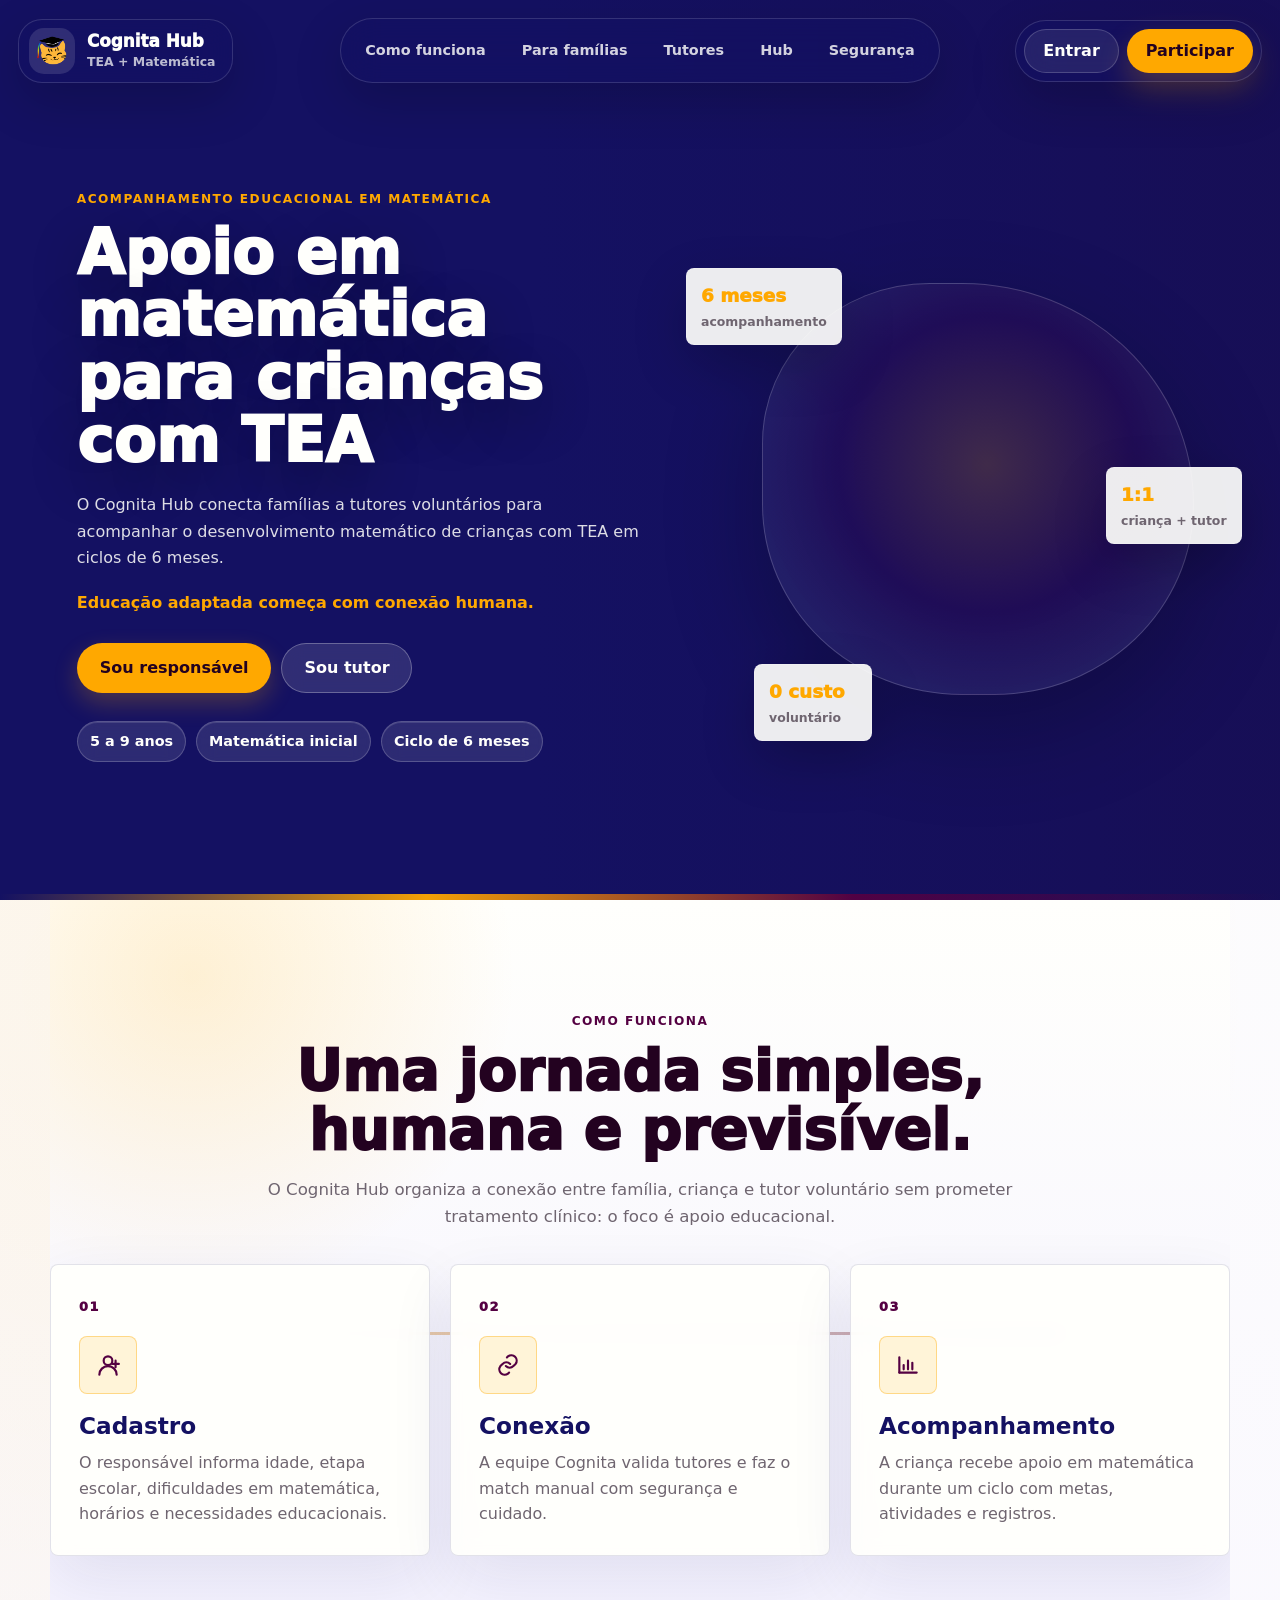
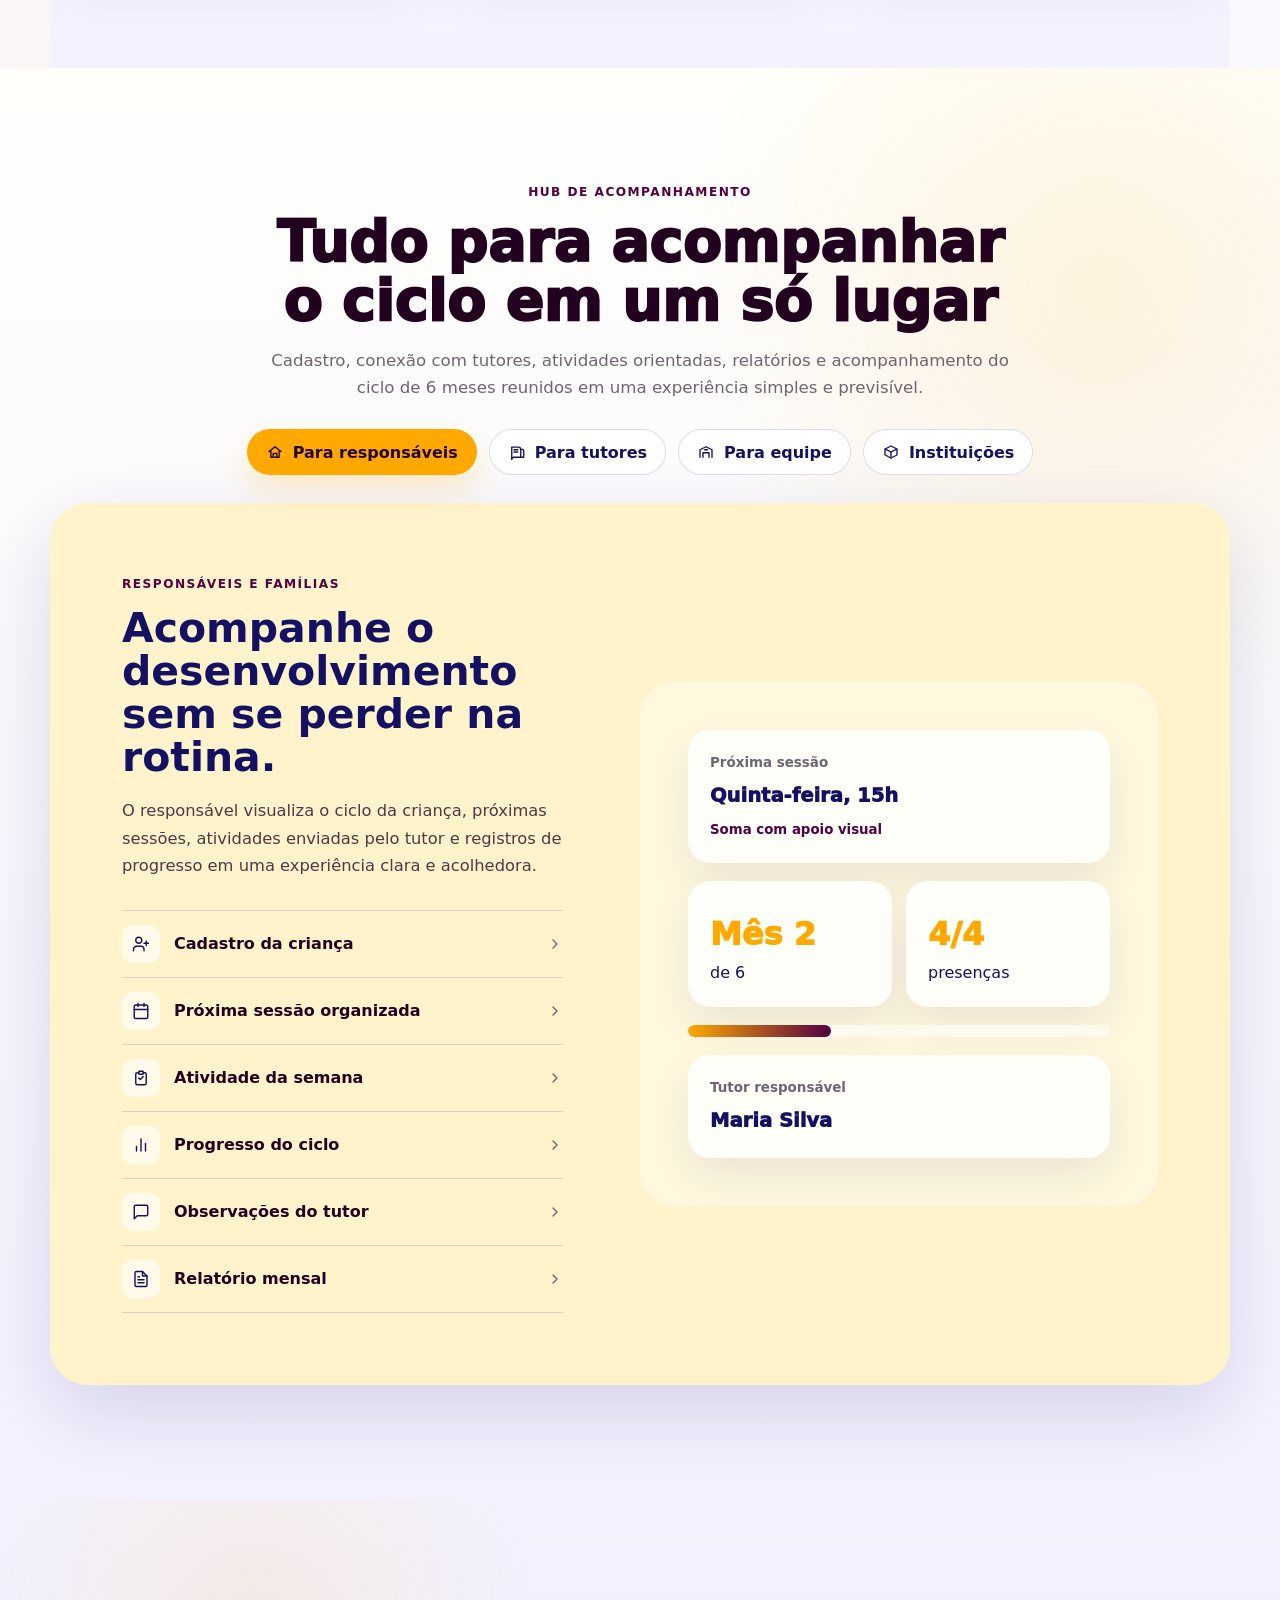
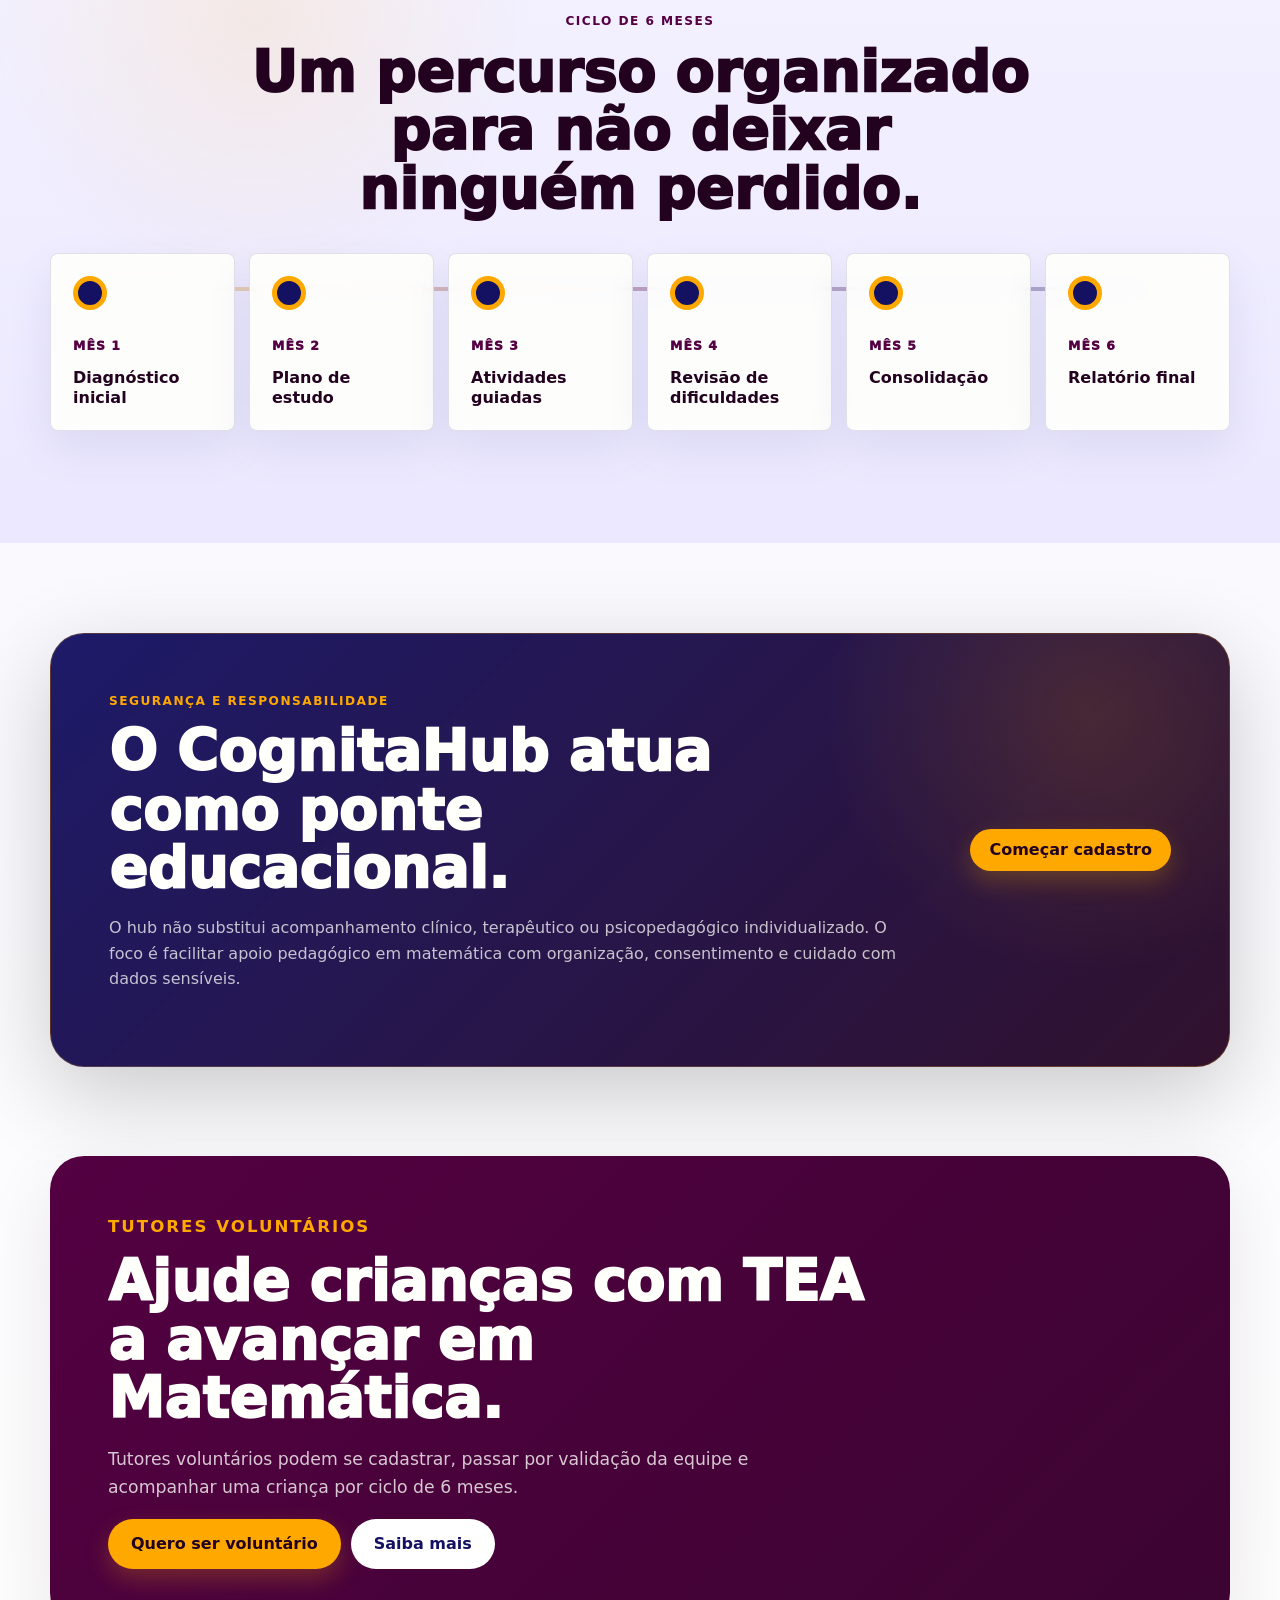
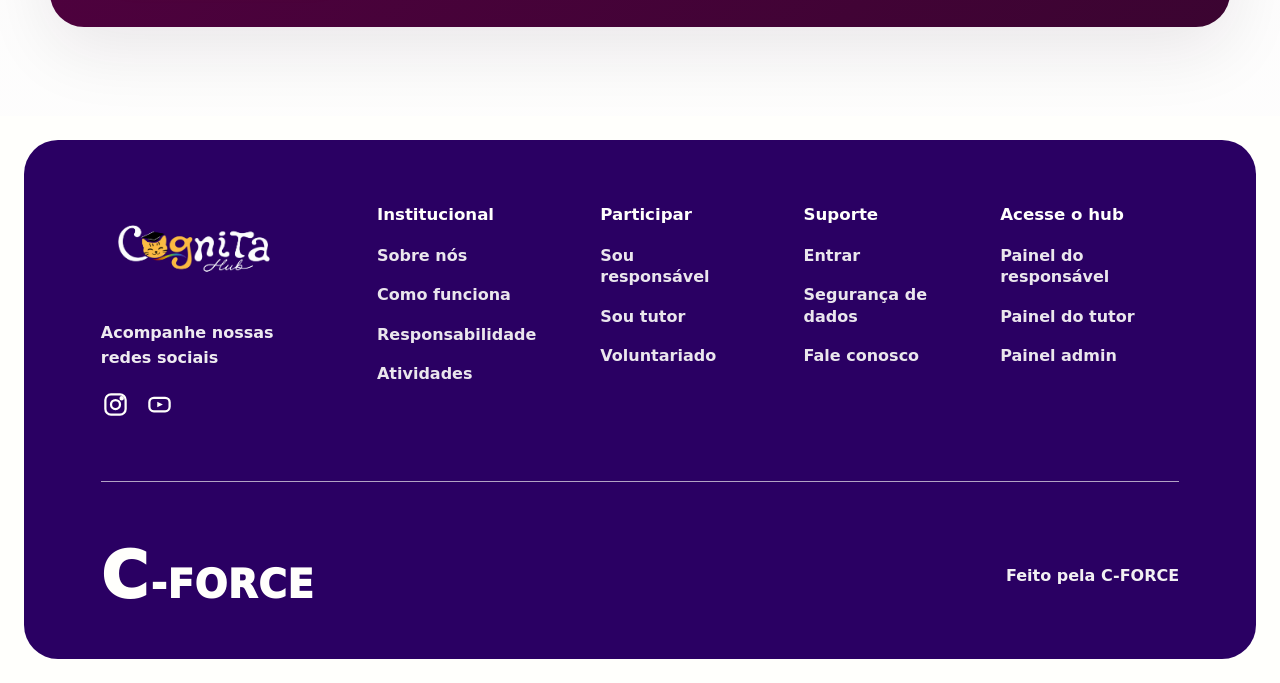
==== commit 127a1239: "Fase 2 do projeto" ====
--- a/index.html
+++ b/index.html
@@ -6,16 +6,18 @@
     <title>CognitaHub | Apoio educacional humano</title>
     <meta
       name="description"
-      content="CognitaHub conecta alunos com TEA do 5º ao 9º ano a profissionais voluntários para acompanhamento em matemática."
+      content="CognitaHub conecta crianças com TEA de 5 a 9 anos, responsáveis e tutores voluntários em ciclos de acompanhamento em matemática inicial."
     />
+    <link rel="icon" type="image/png" href="assets/logo-icon-transparent.png" />
+    <link rel="stylesheet" href="css/tokens.css" />
     <link rel="stylesheet" href="css/styles.css" />
   </head>
   <body>
     <a class="skip-link" href="#conteudo">Ir para o conteúdo</a>
 
-    <header class="site-header" data-header>
-      <a class="brand brand-clean" href="index.html" aria-label="Cognita Hub início">
-        <span class="brand-orb">
+    <header class="header-floating" data-header>
+      <a class="brand-area" href="index.html" aria-label="Cognita Hub início">
+        <span class="brand-icon">
           <img src="assets/logo-icon-transparent.png" alt="" aria-hidden="true" />
         </span>
         <span class="brand-copy">
@@ -31,53 +33,52 @@
         <span class="sr-only">Abrir menu</span>
       </button>
 
-      <nav class="site-nav" id="site-nav" data-nav>
+      <nav class="nav-pill" id="site-nav" data-nav>
         <a href="#como-funciona">Como funciona</a>
-        <a href="#publico">Para alunos</a>
-        <a href="#voluntarios">Profissionais</a>
-        <a href="#plataforma">Plataforma</a>
+        <a href="#publico">Para famílias</a>
+        <a href="#voluntarios">Tutores</a>
+        <a href="#plataforma">Hub</a>
         <a href="#seguranca">Segurança</a>
       </nav>
 
-      <div class="header-actions">
-        <button class="btn btn-soft" type="button" data-focus-toggle aria-pressed="false">Modo Foco</button>
-        <a class="btn btn-ghost" href="pages/login.html">Entrar</a>
-        <a class="btn btn-primary" href="pages/cadastro.html">Participar</a>
+      <div class="actions-pill">
+        <a class="login-btn" href="pages/login.html">Entrar</a>
+        <a class="join-btn" href="pages/cadastro.html">Participar</a>
       </div>
     </header>
-
     <main id="conteudo">
-      <section class="hero hero-v2">
+      <section class="hero hero-v2 hero-immersive">
         <div class="hero-bg-shape shape-one"></div>
         <div class="hero-bg-shape shape-two"></div>
         <div class="hero-content">
           <p class="eyebrow">Acompanhamento educacional em matemática</p>
-          <h1>Educação adaptada começa com conexão humana.</h1>
+          <h1>Apoio em matemática para crianças com TEA</h1>
           <p class="hero-copy">
-            O Cognita Hub conecta estudantes com TEA, responsáveis e profissionais voluntários em ciclos organizados
-            de 6 meses, com foco inicial em Matemática.
+            O Cognita Hub conecta famílias a tutores voluntários para acompanhar o desenvolvimento matemático de
+            crianças com TEA em ciclos de 6 meses.
           </p>
+          <p class="hero-slogan">Educação adaptada começa com conexão humana.</p>
           <div class="hero-actions">
-            <a class="btn btn-primary btn-large" href="pages/cadastro.html">Sou responsável</a>
-            <a class="btn btn-light btn-large" href="pages/cadastro.html#profissional">Sou profissional</a>
+            <a class="btn btn-primary btn-large" href="pages/cadastro-responsavel.html">Sou responsável</a>
+            <a class="btn btn-light btn-large" href="pages/cadastro-tutor.html">Sou tutor</a>
           </div>
           <div class="hero-metrics" aria-label="Destaques do Cognita Hub">
-            <span>5º ao 9º ano</span>
-            <span>Matemática</span>
+            <span>5 a 9 anos</span>
+            <span>Matemática inicial</span>
             <span>Ciclo de 6 meses</span>
           </div>
         </div>
 
         <div class="hero-visual" aria-hidden="true">
           <div class="mascot-stage">
-            <img class="hero-mascot" src="assets/sticker.png" alt="" />
+            <img class="hero-mascot" src="assets/mascot-hero-wave.png" alt="" />
             <div class="floating-card card-a">
               <strong>6 meses</strong>
               <span>acompanhamento</span>
             </div>
             <div class="floating-card card-b">
               <strong>1:1</strong>
-              <span>aluno + profissional</span>
+              <span>criança + tutor</span>
             </div>
             <div class="floating-card card-c">
               <strong>0 custo</strong>
@@ -87,72 +88,523 @@
         </div>
       </section>
 
-      <section class="section journey-section" id="como-funciona">
-        <div class="section-heading">
+      <section class="section journey-section journey-redesign" id="como-funciona">
+<div class="section-heading">
           <p class="eyebrow">Como funciona</p>
           <h2>Uma jornada simples, humana e previsível.</h2>
           <p>
-            O Cognita Hub organiza a conexão entre família, aluno e profissional voluntário sem prometer tratamento
+            O Cognita Hub organiza a conexão entre família, criança e tutor voluntário sem prometer tratamento
             clínico: o foco é apoio educacional.
           </p>
         </div>
 
-        <div class="journey-grid">
+        <div class="journey-grid journey-path">
           <article class="journey-card">
             <span class="journey-index">01</span>
-            <div class="journey-icon" aria-hidden="true">01</div>
+            <div class="journey-icon" aria-hidden="true">
+              <svg viewBox="0 0 24 24">
+                <path d="M12 12a4 4 0 1 0-4-4 4 4 0 0 0 4 4Z"></path>
+                <path d="M4 21a8 8 0 0 1 16 0"></path>
+                <path d="M19 8v6"></path>
+                <path d="M16 11h6"></path>
+              </svg>
+            </div>
             <h3>Cadastro</h3>
-            <p>O responsável informa série, dificuldades em matemática, horários e necessidades educacionais.</p>
+            <p>O responsável informa idade, etapa escolar, dificuldades em matemática, horários e necessidades educacionais.</p>
           </article>
 
           <article class="journey-card">
             <span class="journey-index">02</span>
-            <div class="journey-icon" aria-hidden="true">02</div>
+            <div class="journey-icon" aria-hidden="true">
+              <svg viewBox="0 0 24 24">
+                <path d="M10 13a5 5 0 0 0 7 0l2-2a5 5 0 0 0-7-7l-1 1"></path>
+                <path d="M14 11a5 5 0 0 0-7 0l-2 2a5 5 0 0 0 7 7l1-1"></path>
+              </svg>
+            </div>
             <h3>Conexão</h3>
-            <p>A equipe Cognita valida profissionais e faz o match manual com segurança e cuidado.</p>
+            <p>A equipe Cognita valida tutores e faz o match manual com segurança e cuidado.</p>
           </article>
 
           <article class="journey-card">
             <span class="journey-index">03</span>
-            <div class="journey-icon" aria-hidden="true">03</div>
+            <div class="journey-icon" aria-hidden="true">
+              <svg viewBox="0 0 24 24">
+                <path d="M4 19V5"></path>
+                <path d="M4 19h16"></path>
+                <path d="M8 16v-4"></path>
+                <path d="M12 16V8"></path>
+                <path d="M16 16v-6"></path>
+              </svg>
+            </div>
             <h3>Acompanhamento</h3>
-            <p>O aluno recebe apoio em matemática durante um ciclo com metas, atividades e registros.</p>
+            <p>A criança recebe apoio em matemática durante um ciclo com metas, atividades e registros.</p>
           </article>
         </div>
       </section>
 
-      <section class="section audience-v2" id="publico">
-        <div class="audience-copy">
-          <p class="eyebrow">Para alunos e responsáveis</p>
-          <h2>A plataforma não pressiona. Ela organiza o caminho.</h2>
+      <section class="section hub-tools-section" id="plataforma">
+        <span class="section-anchor" id="publico"></span>
+        <div class="section-heading">
+          <p class="eyebrow">Hub de acompanhamento</p>
+          <h2>Tudo para acompanhar o ciclo em um só lugar</h2>
           <p>
-            A experiência do aluno precisa ser simples, previsível e acolhedora. Por isso, o Cognita prioriza poucas
-            ações por tela, linguagem clara e acompanhamento visível.
+            Cadastro, conexão com tutores, atividades orientadas, relatórios e acompanhamento do ciclo de 6 meses
+            reunidos em uma experiência simples e previsível.
           </p>
-          <div class="pill-list">
-            <span>Rotina clara</span>
-            <span>Atividades guiadas</span>
-            <span>Progresso visível</span>
-            <span>Modo foco</span>
-          </div>
-        </div>
-
-        <div class="student-panel">
-          <img src="assets/logo-icon-transparent.png" alt="" aria-hidden="true" />
-          <div class="student-message">
-            <strong>Sua próxima sessão está organizada.</strong>
-            <span>Quinta-feira, 15h · Frações equivalentes</span>
-          </div>
-          <div class="student-mini-grid">
-            <div>
-              <strong>Mês 2</strong>
-              <span>de 6</span>
-            </div>
-            <div>
-              <strong>4/4</strong>
-              <span>presenças</span>
-            </div>
-          </div>
+        </div>
+
+        <div class="hub-tabs" role="tablist" aria-label="Áreas do hub Cognita">
+          <button
+            class="hub-tab active"
+            id="hub-tab-responsaveis"
+            type="button"
+            role="tab"
+            aria-selected="true"
+            aria-controls="hub-panel-responsaveis"
+            data-hub-tab="responsaveis"
+          >
+            <svg viewBox="0 0 24 24" aria-hidden="true">
+              <path d="M4 11.5 12 5l8 6.5"></path>
+              <path d="M6.5 10.5V19h11v-8.5"></path>
+              <path d="M9.5 19v-5h5v5"></path>
+            </svg>
+            Para responsáveis
+          </button>
+          <button
+            class="hub-tab"
+            id="hub-tab-tutores"
+            type="button"
+            role="tab"
+            aria-selected="false"
+            aria-controls="hub-panel-tutores"
+            data-hub-tab="tutores"
+          >
+            <svg viewBox="0 0 24 24" aria-hidden="true">
+              <path d="M5 5.5h9a3 3 0 0 1 3 3V19H8a3 3 0 0 0-3 3Z"></path>
+              <path d="M17 8.5h2a2 2 0 0 1 2 2V19h-4"></path>
+              <path d="M8 9h5"></path>
+              <path d="M8 12h5"></path>
+            </svg>
+            Para tutores
+          </button>
+          <button
+            class="hub-tab"
+            id="hub-tab-equipe"
+            type="button"
+            role="tab"
+            aria-selected="false"
+            aria-controls="hub-panel-equipe"
+            data-hub-tab="equipe"
+          >
+            <svg viewBox="0 0 24 24" aria-hidden="true">
+              <path d="M4 19V9l8-4 8 4v10"></path>
+              <path d="M8 19v-6h8v6"></path>
+              <path d="M10 9h4"></path>
+            </svg>
+            Para equipe
+          </button>
+          <button
+            class="hub-tab"
+            id="hub-tab-instituicoes"
+            type="button"
+            role="tab"
+            aria-selected="false"
+            aria-controls="hub-panel-instituicoes"
+            data-hub-tab="instituicoes"
+          >
+            <svg viewBox="0 0 24 24" aria-hidden="true">
+              <path d="M12 4 4 8v8l8 4 8-4V8Z"></path>
+              <path d="M12 12 4.5 8.2"></path>
+              <path d="M12 12v8"></path>
+              <path d="m12 12 7.5-3.8"></path>
+            </svg>
+            Instituições
+          </button>
+        </div>
+
+        <div class="hub-showcase">
+          <article
+            class="hub-panel hub-panel-family active"
+            id="hub-panel-responsaveis"
+            role="tabpanel"
+            aria-labelledby="hub-tab-responsaveis"
+            data-hub-panel="responsaveis"
+          >
+            <div class="hub-panel-copy">
+              <p class="eyebrow">Responsáveis e famílias</p>
+              <h3>Acompanhe o desenvolvimento sem se perder na rotina.</h3>
+              <p>
+                O responsável visualiza o ciclo da criança, próximas sessões, atividades enviadas pelo tutor e registros
+                de progresso em uma experiência clara e acolhedora.
+              </p>
+              <ul class="hub-feature-list">
+                <li>
+                  <button class="hub-feature-btn" type="button" aria-expanded="false">
+                    <span class="hf-icon" aria-hidden="true">
+                      <svg viewBox="0 0 24 24"><path d="M16 21v-2a4 4 0 0 0-4-4H6a4 4 0 0 0-4 4v2"/><circle cx="9" cy="7" r="4"/><path d="M19 8v6M22 11h-6"/></svg>
+                    </span>
+                    <span class="hf-label">Cadastro da criança</span>
+                    <svg class="hf-chevron" viewBox="0 0 24 24" aria-hidden="true"><path d="m9 18 6-6-6-6"/></svg>
+                  </button>
+                  <div class="hf-desc" hidden><p>Registre os dados da criança, idade, etapa escolar, dificuldades em matemática, horários disponíveis e necessidades educacionais.</p></div>
+                </li>
+                <li>
+                  <button class="hub-feature-btn" type="button" aria-expanded="false">
+                    <span class="hf-icon" aria-hidden="true">
+                      <svg viewBox="0 0 24 24"><rect x="3" y="4" width="18" height="18" rx="2"/><path d="M8 2v4M16 2v4M3 10h18"/></svg>
+                    </span>
+                    <span class="hf-label">Próxima sessão organizada</span>
+                    <svg class="hf-chevron" viewBox="0 0 24 24" aria-hidden="true"><path d="m9 18 6-6-6-6"/></svg>
+                  </button>
+                  <div class="hf-desc" hidden><p>Veja data, horário e conteúdo da próxima sessão com o tutor em um único lugar.</p></div>
+                </li>
+                <li>
+                  <button class="hub-feature-btn" type="button" aria-expanded="false">
+                    <span class="hf-icon" aria-hidden="true">
+                      <svg viewBox="0 0 24 24"><path d="M9 5H7a2 2 0 0 0-2 2v12a2 2 0 0 0 2 2h10a2 2 0 0 0 2-2V7a2 2 0 0 0-2-2h-2"/><rect x="9" y="3" width="6" height="4" rx="1"/><path d="m9 12 2 2 4-4"/></svg>
+                    </span>
+                    <span class="hf-label">Atividade da semana</span>
+                    <svg class="hf-chevron" viewBox="0 0 24 24" aria-hidden="true"><path d="m9 18 6-6-6-6"/></svg>
+                  </button>
+                  <div class="hf-desc" hidden><p>Acompanhe as atividades enviadas pelo tutor para a criança praticar entre as sessões.</p></div>
+                </li>
+                <li>
+                  <button class="hub-feature-btn" type="button" aria-expanded="false">
+                    <span class="hf-icon" aria-hidden="true">
+                      <svg viewBox="0 0 24 24"><path d="M18 20V10M12 20V4M6 20v-6"/></svg>
+                    </span>
+                    <span class="hf-label">Progresso do ciclo</span>
+                    <svg class="hf-chevron" viewBox="0 0 24 24" aria-hidden="true"><path d="m9 18 6-6-6-6"/></svg>
+                  </button>
+                  <div class="hf-desc" hidden><p>Visualize em qual mês do ciclo de 6 meses a criança se encontra e seu histórico de presenças.</p></div>
+                </li>
+                <li>
+                  <button class="hub-feature-btn" type="button" aria-expanded="false">
+                    <span class="hf-icon" aria-hidden="true">
+                      <svg viewBox="0 0 24 24"><path d="M21 15a2 2 0 0 1-2 2H7l-4 4V5a2 2 0 0 1 2-2h14a2 2 0 0 1 2 2z"/></svg>
+                    </span>
+                    <span class="hf-label">Observações do tutor</span>
+                    <svg class="hf-chevron" viewBox="0 0 24 24" aria-hidden="true"><path d="m9 18 6-6-6-6"/></svg>
+                  </button>
+                  <div class="hf-desc" hidden><p>Leia os comentários e orientações do tutor registrados após cada sessão.</p></div>
+                </li>
+                <li>
+                  <button class="hub-feature-btn" type="button" aria-expanded="false">
+                    <span class="hf-icon" aria-hidden="true">
+                      <svg viewBox="0 0 24 24"><path d="M14 2H6a2 2 0 0 0-2 2v16a2 2 0 0 0 2 2h12a2 2 0 0 0 2-2V8z"/><path d="M14 2v6h6M16 13H8M16 17H8M10 9H8"/></svg>
+                    </span>
+                    <span class="hf-label">Relatório mensal</span>
+                    <svg class="hf-chevron" viewBox="0 0 24 24" aria-hidden="true"><path d="m9 18 6-6-6-6"/></svg>
+                  </button>
+                  <div class="hf-desc" hidden><p>Acesse o resumo mensal do acompanhamento com indicadores de progresso e observações.</p></div>
+                </li>
+              </ul>
+            </div>
+
+            <div class="hub-device" aria-hidden="true">
+              <div class="device-card device-main-card">
+                <span>Próxima sessão</span>
+                <strong>Quinta-feira, 15h</strong>
+                <small>Soma com apoio visual</small>
+              </div>
+              <div class="device-grid">
+                <div>
+                  <strong>Mês 2</strong>
+                  <span>de 6</span>
+                </div>
+                <div>
+                  <strong>4/4</strong>
+                  <span>presenças</span>
+                </div>
+              </div>
+              <div class="device-progress">
+                <span class="progress-third"></span>
+              </div>
+              <div class="device-note">
+                <strong>Tutor responsável</strong>
+                <span>Maria Silva</span>
+              </div>
+            </div>
+          </article>
+
+          <article
+            class="hub-panel hub-panel-tutor"
+            id="hub-panel-tutores"
+            role="tabpanel"
+            aria-labelledby="hub-tab-tutores"
+            data-hub-panel="tutores"
+            hidden
+          >
+            <div class="hub-panel-copy">
+              <p class="eyebrow">Tutores voluntários</p>
+              <h3>Ferramentas para orientar cada encontro.</h3>
+              <p>
+                O tutor acompanha o perfil educacional da criança, registra sessões, propõe atividades e organiza os
+                próximos passos do acompanhamento.
+              </p>
+              <ul class="hub-feature-list">
+                <li>
+                  <button class="hub-feature-btn" type="button" aria-expanded="false">
+                    <span class="hf-icon" aria-hidden="true">
+                      <svg viewBox="0 0 24 24"><path d="M20 21v-2a4 4 0 0 0-4-4H8a4 4 0 0 0-4 4v2"/><circle cx="12" cy="7" r="4"/></svg>
+                    </span>
+                    <span class="hf-label">Perfil educacional da criança</span>
+                    <svg class="hf-chevron" viewBox="0 0 24 24" aria-hidden="true"><path d="m9 18 6-6-6-6"/></svg>
+                  </button>
+                  <div class="hf-desc" hidden><p>Acesse o histórico educacional, dificuldades identificadas e perfil da criança que você acompanha.</p></div>
+                </li>
+                <li>
+                  <button class="hub-feature-btn" type="button" aria-expanded="false">
+                    <span class="hf-icon" aria-hidden="true">
+                      <svg viewBox="0 0 24 24"><path d="M11 4H4a2 2 0 0 0-2 2v14a2 2 0 0 0 2 2h14a2 2 0 0 0 2-2v-7"/><path d="M18.5 2.5a2.12 2.12 0 0 1 3 3L12 15l-4 1 1-4 9.5-9.5z"/></svg>
+                    </span>
+                    <span class="hf-label">Registro de sessão</span>
+                    <svg class="hf-chevron" viewBox="0 0 24 24" aria-hidden="true"><path d="m9 18 6-6-6-6"/></svg>
+                  </button>
+                  <div class="hf-desc" hidden><p>Registre o que foi trabalhado, a evolução percebida e as observações de cada sessão.</p></div>
+                </li>
+                <li>
+                  <button class="hub-feature-btn" type="button" aria-expanded="false">
+                    <span class="hf-icon" aria-hidden="true">
+                      <svg viewBox="0 0 24 24"><path d="M15 14c.2-1 .7-1.7 1.5-2.5C18 10 19 8.4 19 7a7 7 0 1 0-14 0c0 1.4 1 3 2.5 4.5.8.8 1.3 1.5 1.5 2.5"/><path d="M9 18h6M10 22h4"/></svg>
+                    </span>
+                    <span class="hf-label">Atividades sugeridas</span>
+                    <svg class="hf-chevron" viewBox="0 0 24 24" aria-hidden="true"><path d="m9 18 6-6-6-6"/></svg>
+                  </button>
+                  <div class="hf-desc" hidden><p>Envie atividades orientadas para a criança praticar ao longo da semana com apoio do responsável.</p></div>
+                </li>
+                <li>
+                  <button class="hub-feature-btn" type="button" aria-expanded="false">
+                    <span class="hf-icon" aria-hidden="true">
+                      <svg viewBox="0 0 24 24"><circle cx="12" cy="12" r="10"/><path d="M8 12h8M12 8l4 4-4 4"/></svg>
+                    </span>
+                    <span class="hf-label">Próximos passos</span>
+                    <svg class="hf-chevron" viewBox="0 0 24 24" aria-hidden="true"><path d="m9 18 6-6-6-6"/></svg>
+                  </button>
+                  <div class="hf-desc" hidden><p>Defina os objetivos, conteúdos e estratégias da próxima sessão com clareza.</p></div>
+                </li>
+                <li>
+                  <button class="hub-feature-btn" type="button" aria-expanded="false">
+                    <span class="hf-icon" aria-hidden="true">
+                      <svg viewBox="0 0 24 24"><path d="M14 2H6a2 2 0 0 0-2 2v16a2 2 0 0 0 2 2h12a2 2 0 0 0 2-2V8z"/><path d="M14 2v6h6M16 13H8M16 17H8M10 9H8"/></svg>
+                    </span>
+                    <span class="hf-label">Relatório mensal</span>
+                    <svg class="hf-chevron" viewBox="0 0 24 24" aria-hidden="true"><path d="m9 18 6-6-6-6"/></svg>
+                  </button>
+                  <div class="hf-desc" hidden><p>Gere o relatório mensal com o resumo do acompanhamento e os indicadores de progresso da criança.</p></div>
+                </li>
+                <li>
+                  <button class="hub-feature-btn" type="button" aria-expanded="false">
+                    <span class="hf-icon" aria-hidden="true">
+                      <svg viewBox="0 0 24 24"><circle cx="12" cy="12" r="10"/><path d="M12 6v6l4 2"/></svg>
+                    </span>
+                    <span class="hf-label">Histórico do acompanhamento</span>
+                    <svg class="hf-chevron" viewBox="0 0 24 24" aria-hidden="true"><path d="m9 18 6-6-6-6"/></svg>
+                  </button>
+                  <div class="hf-desc" hidden><p>Consulte sessões passadas, atividades enviadas e a evolução da criança ao longo de todo o ciclo.</p></div>
+                </li>
+              </ul>
+            </div>
+
+            <div class="hub-device" aria-hidden="true">
+              <div class="session-card">
+                <span>Registro de sessão</span>
+                <strong>Conteúdo trabalhado</strong>
+                <p>Contagem, comparação de quantidades e pequenas somas.</p>
+              </div>
+              <div class="session-row">
+                <span>Próximo passo</span>
+                <strong>Praticar soma com objetos</strong>
+              </div>
+              <div class="session-row">
+                <span>Status</span>
+                <strong>Relatório pendente</strong>
+              </div>
+            </div>
+          </article>
+
+          <article
+            class="hub-panel hub-panel-team"
+            id="hub-panel-equipe"
+            role="tabpanel"
+            aria-labelledby="hub-tab-equipe"
+            data-hub-panel="equipe"
+            hidden
+          >
+            <div class="hub-panel-copy">
+              <p class="eyebrow">Equipe Cognita</p>
+              <h3>Organização para validar, conectar e acompanhar.</h3>
+              <p>
+                A equipe administra inscrições, valida tutores, cria matches manuais e acompanha os ciclos ativos do
+                hub.
+              </p>
+              <ul class="hub-feature-list">
+                <li>
+                  <button class="hub-feature-btn" type="button" aria-expanded="false">
+                    <span class="hf-icon" aria-hidden="true">
+                      <svg viewBox="0 0 24 24"><path d="M8 6h13M8 12h13M8 18h13M3 6h.01M3 12h.01M3 18h.01"/></svg>
+                    </span>
+                    <span class="hf-label">Fila de crianças inscritas</span>
+                    <svg class="hf-chevron" viewBox="0 0 24 24" aria-hidden="true"><path d="m9 18 6-6-6-6"/></svg>
+                  </button>
+                  <div class="hf-desc" hidden><p>Visualize todas as inscrições de responsáveis aguardando acompanhamento e gerencie a fila.</p></div>
+                </li>
+                <li>
+                  <button class="hub-feature-btn" type="button" aria-expanded="false">
+                    <span class="hf-icon" aria-hidden="true">
+                      <svg viewBox="0 0 24 24"><path d="M12 22s8-4 8-10V5l-8-3-8 3v7c0 6 8 10 8 10z"/><path d="m9 12 2 2 4-4"/></svg>
+                    </span>
+                    <span class="hf-label">Validação de tutores</span>
+                    <svg class="hf-chevron" viewBox="0 0 24 24" aria-hidden="true"><path d="m9 18 6-6-6-6"/></svg>
+                  </button>
+                  <div class="hf-desc" hidden><p>Analise e aprove os perfis de tutores voluntários cadastrados antes do match.</p></div>
+                </li>
+                <li>
+                  <button class="hub-feature-btn" type="button" aria-expanded="false">
+                    <span class="hf-icon" aria-hidden="true">
+                      <svg viewBox="0 0 24 24"><path d="M10 13a5 5 0 0 0 7.54.54l3-3a5 5 0 0 0-7.07-7.07l-1.72 1.71"/><path d="M14 11a5 5 0 0 0-7.54-.54l-3 3a5 5 0 0 0 7.07 7.07l1.71-1.71"/></svg>
+                    </span>
+                    <span class="hf-label">Match manual</span>
+                    <svg class="hf-chevron" viewBox="0 0 24 24" aria-hidden="true"><path d="m9 18 6-6-6-6"/></svg>
+                  </button>
+                  <div class="hf-desc" hidden><p>Conecte crianças e tutores manualmente com base no perfil, disponibilidade e necessidades identificadas.</p></div>
+                </li>
+                <li>
+                  <button class="hub-feature-btn" type="button" aria-expanded="false">
+                    <span class="hf-icon" aria-hidden="true">
+                      <svg viewBox="0 0 24 24"><path d="M3 12a9 9 0 0 1 9-9 9.75 9.75 0 0 1 6.74 2.74L21 8"/><path d="M21 3v5h-5"/><path d="M21 12a9 9 0 0 1-9 9 9.75 9.75 0 0 1-6.74-2.74L3 16"/><path d="M8 16H3v5"/></svg>
+                    </span>
+                    <span class="hf-label">Ciclos ativos</span>
+                    <svg class="hf-chevron" viewBox="0 0 24 24" aria-hidden="true"><path d="m9 18 6-6-6-6"/></svg>
+                  </button>
+                  <div class="hf-desc" hidden><p>Acompanhe todos os ciclos de 6 meses em andamento e identifique pendências ou interrupções.</p></div>
+                </li>
+                <li>
+                  <button class="hub-feature-btn" type="button" aria-expanded="false">
+                    <span class="hf-icon" aria-hidden="true">
+                      <svg viewBox="0 0 24 24"><circle cx="12" cy="12" r="10"/><path d="M12 8v4M12 16h.01"/></svg>
+                    </span>
+                    <span class="hf-label">Relatórios pendentes</span>
+                    <svg class="hf-chevron" viewBox="0 0 24 24" aria-hidden="true"><path d="m9 18 6-6-6-6"/></svg>
+                  </button>
+                  <div class="hf-desc" hidden><p>Identifique relatórios mensais em atraso e envie lembretes automáticos aos tutores.</p></div>
+                </li>
+                <li>
+                  <button class="hub-feature-btn" type="button" aria-expanded="false">
+                    <span class="hf-icon" aria-hidden="true">
+                      <svg viewBox="0 0 24 24"><path d="m23 6-9.5 9.5-5-5L1 18"/><path d="M17 6h6v6"/></svg>
+                    </span>
+                    <span class="hf-label">Indicadores de acompanhamento</span>
+                    <svg class="hf-chevron" viewBox="0 0 24 24" aria-hidden="true"><path d="m9 18 6-6-6-6"/></svg>
+                  </button>
+                  <div class="hf-desc" hidden><p>Monitore métricas gerais do hub: inscrições, ciclos ativos, atividades enviadas e mais.</p></div>
+                </li>
+              </ul>
+            </div>
+
+            <div class="hub-device hub-device-admin" aria-hidden="true">
+              <div class="admin-stat">
+                <strong>18</strong>
+                <span>crianças inscritas</span>
+              </div>
+              <div class="admin-stat">
+                <strong>7</strong>
+                <span>tutores pendentes</span>
+              </div>
+              <div class="admin-stat wide">
+                <strong>12</strong>
+                <span>ciclos ativos</span>
+              </div>
+            </div>
+          </article>
+
+          <article
+            class="hub-panel hub-panel-network"
+            id="hub-panel-instituicoes"
+            role="tabpanel"
+            aria-labelledby="hub-tab-instituicoes"
+            data-hub-panel="instituicoes"
+            hidden
+          >
+            <div class="hub-panel-copy">
+              <p class="eyebrow">Instituições e redes de apoio</p>
+              <h3>Uma ponte com escolas, famílias e redes de inclusão.</h3>
+              <p>
+                O Cognita pode apoiar parcerias locais, divulgar iniciativas e aproximar famílias de redes educacionais
+                e sociais.
+              </p>
+              <ul class="hub-feature-list">
+                <li>
+                  <button class="hub-feature-btn" type="button" aria-expanded="false">
+                    <span class="hf-icon" aria-hidden="true">
+                      <svg viewBox="0 0 24 24"><path d="m3 11 19-9-9 19-2-8-8-2z"/></svg>
+                    </span>
+                    <span class="hf-label">Divulgação do projeto</span>
+                    <svg class="hf-chevron" viewBox="0 0 24 24" aria-hidden="true"><path d="m9 18 6-6-6-6"/></svg>
+                  </button>
+                  <div class="hf-desc" hidden><p>Compartilhe materiais e informações sobre o Cognita Hub com sua rede de apoio.</p></div>
+                </li>
+                <li>
+                  <button class="hub-feature-btn" type="button" aria-expanded="false">
+                    <span class="hf-icon" aria-hidden="true">
+                      <svg viewBox="0 0 24 24"><path d="M17 21v-2a4 4 0 0 0-4-4H5a4 4 0 0 0-4 4v2"/><circle cx="9" cy="7" r="4"/><path d="M23 21v-2a4 4 0 0 0-3-3.87M16 3.13a4 4 0 0 1 0 7.75"/></svg>
+                    </span>
+                    <span class="hf-label">Parcerias locais</span>
+                    <svg class="hf-chevron" viewBox="0 0 24 24" aria-hidden="true"><path d="m9 18 6-6-6-6"/></svg>
+                  </button>
+                  <div class="hf-desc" hidden><p>Estabeleça parcerias com escolas e centros de apoio para ampliar o alcance do projeto.</p></div>
+                </li>
+                <li>
+                  <button class="hub-feature-btn" type="button" aria-expanded="false">
+                    <span class="hf-icon" aria-hidden="true">
+                      <svg viewBox="0 0 24 24"><path d="M5 12h14M12 5l7 7-7 7"/></svg>
+                    </span>
+                    <span class="hf-label">Encaminhamento de famílias</span>
+                    <svg class="hf-chevron" viewBox="0 0 24 24" aria-hidden="true"><path d="m9 18 6-6-6-6"/></svg>
+                  </button>
+                  <div class="hf-desc" hidden><p>Redirecione famílias de crianças com TEA para o cadastro no Cognita de forma simples e segura.</p></div>
+                </li>
+                <li>
+                  <button class="hub-feature-btn" type="button" aria-expanded="false">
+                    <span class="hf-icon" aria-hidden="true">
+                      <svg viewBox="0 0 24 24"><path d="M22 10v6M2 10l10-5 10 5-10 5z"/><path d="M6 12v5c3.3 2 4.7 2 6 2s2.7 0 6-2v-5"/></svg>
+                    </span>
+                    <span class="hf-label">Acompanhamento educacional</span>
+                    <svg class="hf-chevron" viewBox="0 0 24 24" aria-hidden="true"><path d="m9 18 6-6-6-6"/></svg>
+                  </button>
+                  <div class="hf-desc" hidden><p>Acompanhe a evolução das crianças encaminhadas pela sua instituição durante o ciclo.</p></div>
+                </li>
+                <li>
+                  <button class="hub-feature-btn" type="button" aria-expanded="false">
+                    <span class="hf-icon" aria-hidden="true">
+                      <svg viewBox="0 0 24 24"><path d="M4 22h16a2 2 0 0 0 2-2V4a2 2 0 0 0-2-2H8a2 2 0 0 0-2 2v16a2 2 0 0 0-2 2zm0 0a2 2 0 0 1-2-2v-9c0-1.1.9-2 2-2h2"/><path d="M18 14h-8M15 18h-5M10 6h8v4h-8z"/></svg>
+                    </span>
+                    <span class="hf-label">Notícias e iniciativas</span>
+                    <svg class="hf-chevron" viewBox="0 0 24 24" aria-hidden="true"><path d="m9 18 6-6-6-6"/></svg>
+                  </button>
+                  <div class="hf-desc" hidden><p>Divulgue eventos, novidades e iniciativas de inclusão educacional para a sua comunidade.</p></div>
+                </li>
+                <li>
+                  <button class="hub-feature-btn" type="button" aria-expanded="false">
+                    <span class="hf-icon" aria-hidden="true">
+                      <svg viewBox="0 0 24 24"><path d="M20.84 4.61a5.5 5.5 0 0 0-7.78 0L12 5.67l-1.06-1.06a5.5 5.5 0 0 0-7.78 7.78l1.06 1.06L12 21.23l7.78-7.78 1.06-1.06a5.5 5.5 0 0 0 0-7.78z"/></svg>
+                    </span>
+                    <span class="hf-label">Impacto social</span>
+                    <svg class="hf-chevron" viewBox="0 0 24 24" aria-hidden="true"><path d="m9 18 6-6-6-6"/></svg>
+                  </button>
+                  <div class="hf-desc" hidden><p>Acompanhe o impacto do projeto na sua comunidade com dados de alcance e histórias de progresso.</p></div>
+                </li>
+              </ul>
+            </div>
+
+            <div class="hub-device hub-device-network" aria-hidden="true">
+              <div class="network-node main">Cognita</div>
+              <div class="network-node">Famílias</div>
+              <div class="network-node">Tutores</div>
+              <div class="network-node">Escolas</div>
+              <div class="network-node">Instituições</div>
+            </div>
+          </article>
         </div>
       </section>
 
@@ -186,97 +638,6 @@
           <article>
             <span>Mês 6</span>
             <strong>Relatório final</strong>
-          </article>
-        </div>
-      </section>
-
-      <section class="section platform-section" id="plataforma">
-        <div class="section-heading">
-          <p class="eyebrow">Plataforma interna</p>
-          <h2>Painéis separados para cada rotina do projeto.</h2>
-        </div>
-
-        <div class="role-tabs" role="tablist" aria-label="Prévia dos painéis">
-          <button class="role-tab active" type="button" role="tab" aria-selected="true" data-role-tab="responsavel">
-            Responsável
-          </button>
-          <button class="role-tab" type="button" role="tab" aria-selected="false" data-role-tab="profissional">
-            Profissional
-          </button>
-          <button class="role-tab" type="button" role="tab" aria-selected="false" data-role-tab="admin">Admin</button>
-        </div>
-
-        <div class="dashboard-preview">
-          <article class="preview-panel active" data-role-panel="responsavel">
-            <div class="preview-header">
-              <div>
-                <p class="eyebrow">Painel do responsável</p>
-                <h3>Olá, João</h3>
-              </div>
-              <a class="btn btn-ghost" href="pages/responsavel.html">Abrir painel</a>
-            </div>
-            <div class="mini-grid">
-              <div class="mini-card">
-                <span>Próximo encontro</span>
-                <strong>Quinta, 15h</strong>
-              </div>
-              <div class="mini-card">
-                <span>Progresso</span>
-                <strong>Mês 2 de 6</strong>
-              </div>
-              <div class="mini-card">
-                <span>Atividade</span>
-                <strong>Frações equivalentes</strong>
-              </div>
-            </div>
-          </article>
-
-          <article class="preview-panel" data-role-panel="profissional">
-            <div class="preview-header">
-              <div>
-                <p class="eyebrow">Painel do profissional</p>
-                <h3>2 alunos neste ciclo</h3>
-              </div>
-              <a class="btn btn-ghost" href="pages/profissional.html">Abrir painel</a>
-            </div>
-            <div class="mini-grid">
-              <div class="mini-card">
-                <span>Aluno 1</span>
-                <strong>5º ano - operações</strong>
-              </div>
-              <div class="mini-card">
-                <span>Aluno 2</span>
-                <strong>8º ano - equações</strong>
-              </div>
-              <div class="mini-card">
-                <span>Relatórios</span>
-                <strong>3 pendentes</strong>
-              </div>
-            </div>
-          </article>
-
-          <article class="preview-panel" data-role-panel="admin">
-            <div class="preview-header">
-              <div>
-                <p class="eyebrow">Painel administrativo</p>
-                <h3>Fila de validação e matches</h3>
-              </div>
-              <a class="btn btn-ghost" href="pages/admin.html">Abrir painel</a>
-            </div>
-            <div class="mini-grid">
-              <div class="mini-card">
-                <span>Alunos inscritos</span>
-                <strong>18</strong>
-              </div>
-              <div class="mini-card">
-                <span>Voluntários</span>
-                <strong>7 pendentes</strong>
-              </div>
-              <div class="mini-card">
-                <span>Ciclos ativos</span>
-                <strong>12</strong>
-              </div>
-            </div>
           </article>
         </div>
       </section>
@@ -286,27 +647,27 @@
           <p class="eyebrow">Segurança e responsabilidade</p>
           <h2>O CognitaHub atua como ponte educacional.</h2>
           <p>
-            A plataforma não substitui acompanhamento clínico, terapêutico ou psicopedagógico individualizado. O foco
+            O hub não substitui acompanhamento clínico, terapêutico ou psicopedagógico individualizado. O foco
             é facilitar apoio pedagógico em matemática com organização, consentimento e cuidado com dados sensíveis.
           </p>
         </div>
-        <a class="btn btn-primary" href="pages/cadastro.html">Começar cadastro</a>
+            <a class="btn btn-primary" href="pages/cadastro.html">Começar cadastro</a>
       </section>
 
       <section class="section volunteer-cta volunteer-cta-v2" id="voluntarios">
         <div>
-          <p class="eyebrow">Profissionais voluntários</p>
-          <h2>Ajude estudantes com TEA a avançar em Matemática.</h2>
+          <p class="eyebrow">Tutores voluntários</p>
+          <h2>Ajude crianças com TEA a avançar em Matemática.</h2>
           <p>
-            Profissionais especializados podem se cadastrar, passar por validação da equipe e acompanhar um aluno por
+            Tutores voluntários podem se cadastrar, passar por validação da equipe e acompanhar uma criança por
             ciclo de 6 meses.
           </p>
           <div class="hero-actions">
-            <a class="btn btn-primary btn-large" href="pages/cadastro.html#profissional">Quero ser voluntário</a>
+            <a class="btn btn-primary btn-large" href="pages/cadastro-tutor.html">Quero ser voluntário</a>
             <a class="btn btn-light btn-large" href="#seguranca">Saiba mais</a>
           </div>
         </div>
-        <img src="assets/sticker.png" alt="" aria-hidden="true" />
+        <img src="assets/mascot-hero-wave.png" alt="" aria-hidden="true" />
       </section>
     </main>
 
@@ -345,7 +706,7 @@
           <nav class="footer-column" aria-label="Participar">
             <strong>Participar</strong>
             <a href="pages/cadastro.html">Sou responsável</a>
-            <a href="pages/cadastro.html#profissional">Sou profissional</a>
+            <a href="pages/cadastro-tutor.html">Sou tutor</a>
             <a href="#voluntarios">Voluntariado</a>
           </nav>
 
@@ -356,10 +717,10 @@
             <a href="pages/cadastro.html">Fale conosco</a>
           </nav>
 
-          <nav class="footer-column" aria-label="Plataforma">
-            <strong>Acesse a plataforma</strong>
+          <nav class="footer-column" aria-label="Hub">
+            <strong>Acesse o hub</strong>
             <a href="pages/responsavel.html">Painel do responsável</a>
-            <a href="pages/profissional.html">Painel profissional</a>
+            <a href="pages/tutor.html">Painel do tutor</a>
             <a href="pages/admin.html">Painel admin</a>
           </nav>
         </div>
--- a/css/tokens.css
+++ b/css/tokens.css
@@ -0,0 +1,49 @@
+/* ============================================================
+   COGNITA — TOKENS (Fase 2.5)
+   Variáveis de design compartilhadas por todas as páginas.
+   Carregado ANTES de styles.css e internal.css: em caso de
+   duplicata, o legado vence por ordem (mesmos valores hoje) —
+   a migração acontece componente a componente, sem big bang.
+   Direção: docs/PLANO-V1.md §6.
+   ============================================================ */
+
+:root {
+  /* Cor — papel de cada uma, não só o valor */
+  --ink: #230220;          /* texto forte */
+  --ink-soft: #5b4a58;     /* texto secundário */
+  --paper: #fffffc;        /* fundo de leitura */
+  --paper-raised: #ffffff; /* cartões */
+  --brand: #141162;        /* ação principal, links, marca */
+  --brand-deep: #540042;   /* títulos de seção, contraste */
+  --accent: #ffa800;       /* UM destaque por tela, nunca mais que isso */
+
+  /* Semânticas de status — badge, alerta, validação (mesma
+     linguagem visual para criança, tutor, ciclo e sessão) */
+  --ok: #1c7c54;
+  --warn: #b3590a;
+  --bad: #a3123a;
+  --ok-soft: rgba(28, 124, 84, 0.09);
+  --warn-soft: rgba(179, 89, 10, 0.09);
+  --bad-soft: rgba(163, 18, 58, 0.08);
+
+  /* Tipo — a troca de fonte (Atkinson/Baloo) fica para a Fase 7;
+     quando vier, é trocar estas duas linhas */
+  --font-display: Inter, ui-sans-serif, system-ui, -apple-system, "Segoe UI", sans-serif;
+  --font-body: Inter, ui-sans-serif, system-ui, -apple-system, "Segoe UI", sans-serif;
+  --text-sm: 0.875rem;
+  --text-md: 1rem;
+  --text-lg: 1.25rem;
+  --text-xl: 1.75rem;
+
+  /* Espaço — escala única de 8px */
+  --s1: 8px;
+  --s2: 16px;
+  --s3: 24px;
+  --s4: 32px;
+  --s6: 48px;
+
+  /* Forma */
+  --radius: 14px;
+  --shadow: 0 2px 12px rgba(20, 17, 98, 0.08);
+  --border: 1px solid rgba(20, 17, 98, 0.12);
+}
--- a/css/styles.css
+++ b/css/styles.css
@@ -30,7 +30,9 @@
 
 body {
   margin: 0;
-  background: var(--warm-white);
+  background:
+    radial-gradient(circle at 12% 18%, rgba(255, 168, 0, 0.08), transparent 24%),
+    linear-gradient(180deg, #fffffc 0%, #f7f5ff 48%, #fffffc 100%);
   color: var(--ink);
   font-family: Inter, ui-sans-serif, system-ui, -apple-system, BlinkMacSystemFont, "Segoe UI", sans-serif;
   line-height: 1.6;
@@ -338,6 +340,13 @@
   width: min(760px, 100%);
 }
 
+.hero-v2 h1 {
+  max-width: 11.5ch;
+  font-size: clamp(2.8rem, 4.8vw, 4.8rem);
+  line-height: 1.02;
+  letter-spacing: 0;
+}
+
 .eyebrow {
   margin: 0 0 12px;
   color: var(--wine);
@@ -393,10 +402,23 @@
 }
 
 .hero-v2 .hero-copy {
-  max-width: 650px;
-  margin: 26px 0 30px;
+  max-width: 570px;
+  margin: 20px 0 18px;
   color: rgba(255, 255, 252, 0.84);
-  font-size: clamp(1.08rem, 1.7vw, 1.28rem);
+  font-size: clamp(1rem, 1.25vw, 1.16rem);
+  line-height: 1.65;
+}
+
+.hero-slogan {
+  max-width: 560px;
+  margin: 0 0 28px;
+  color: var(--gold);
+  font-size: clamp(0.98rem, 1.25vw, 1.1rem);
+  font-weight: 900;
+}
+
+.hero-v2 .hero-actions {
+  margin-top: 22px;
 }
 
 .hero-visual {
@@ -484,6 +506,420 @@
   font-weight: 800;
 }
 
+.header-immersive {
+  position: fixed;
+  right: 0;
+  left: 0;
+  border-bottom-color: rgba(255, 255, 252, 0.12);
+  background: linear-gradient(180deg, rgba(20, 17, 98, 0.94), rgba(20, 17, 98, 0.74));
+  color: var(--warm-white);
+  box-shadow: 0 18px 44px rgba(11, 7, 50, 0.18);
+}
+
+.header-immersive .brand-orb {
+  background: rgba(255, 255, 252, 0.1);
+  box-shadow: inset 0 0 0 1px rgba(255, 255, 252, 0.16), 0 16px 34px rgba(0, 0, 0, 0.16);
+}
+
+.header-immersive .brand-copy strong,
+.header-immersive .site-nav {
+  color: var(--warm-white);
+}
+
+.header-immersive .brand-copy small {
+  color: rgba(255, 255, 252, 0.72);
+}
+
+.header-immersive .btn-soft {
+  border-color: rgba(255, 255, 252, 0.18);
+  background: rgba(84, 0, 66, 0.62);
+  color: var(--warm-white);
+}
+
+.header-immersive .btn-ghost {
+  border-color: rgba(255, 255, 252, 0.24);
+  background: rgba(255, 255, 252, 0.1);
+  color: var(--warm-white);
+}
+
+.header-immersive .menu-toggle {
+  border-color: rgba(255, 255, 252, 0.22);
+  background: rgba(255, 255, 252, 0.1);
+}
+
+.header-immersive .menu-toggle span:not(.sr-only) {
+  background: var(--warm-white);
+}
+
+.hero-immersive {
+  isolation: isolate;
+  min-height: 100svh;
+  padding-top: calc(var(--header-height) + clamp(54px, 6vw, 86px));
+  background: var(--navy);
+}
+
+.hero-immersive::before {
+  position: absolute;
+  inset: 0;
+  z-index: 0;
+  background:
+    linear-gradient(90deg, rgba(20, 17, 98, 0.88) 0%, rgba(20, 17, 98, 0.68) 42%, rgba(35, 2, 32, 0.18) 100%),
+    url("../assets/background.png") center / cover no-repeat;
+  content: "";
+}
+
+.hero-immersive::after {
+  height: 6px;
+  background: linear-gradient(90deg, transparent, var(--gold), var(--wine), transparent);
+  opacity: 0.95;
+}
+
+.hero-immersive .hero-content,
+.hero-immersive .hero-visual {
+  z-index: 2;
+}
+
+.hero-immersive h1 {
+  text-shadow: 0 18px 52px rgba(0, 0, 0, 0.32);
+}
+
+.hero-immersive .hero-copy {
+  max-width: 620px;
+  color: rgba(255, 255, 252, 0.86);
+}
+
+.hero-immersive .btn-light {
+  border-color: rgba(255, 255, 252, 0.28);
+  background: rgba(255, 255, 252, 0.12);
+  color: var(--warm-white);
+  backdrop-filter: blur(10px);
+}
+
+.hero-immersive .hero-metrics span {
+  border-color: rgba(255, 255, 252, 0.2);
+  background: rgba(255, 255, 252, 0.11);
+  box-shadow: inset 0 1px 0 rgba(255, 255, 252, 0.12);
+  backdrop-filter: blur(10px);
+}
+
+.hero-immersive .mascot-stage {
+  width: min(500px, 100%);
+  border: 0;
+  background: transparent;
+  box-shadow: none;
+  backdrop-filter: none;
+}
+
+.hero-immersive .mascot-stage::before {
+  position: absolute;
+  inset: 10% 2% 5% 9%;
+  z-index: -1;
+  border: 1px solid rgba(255, 255, 252, 0.18);
+  border-radius: 42% 58% 50% 50%;
+  background: radial-gradient(circle at 52% 44%, rgba(255, 168, 0, 0.18), rgba(84, 0, 66, 0.16) 46%, rgba(255, 255, 252, 0.06) 72%);
+  box-shadow: 0 34px 100px rgba(0, 0, 0, 0.24);
+  content: "";
+}
+
+.hero-immersive .hero-mascot {
+  width: 92%;
+  filter: drop-shadow(0 30px 40px rgba(0, 0, 0, 0.26));
+}
+
+.hero-immersive .floating-card {
+  border-color: rgba(255, 255, 252, 0.16);
+  background: rgba(255, 255, 252, 0.92);
+  box-shadow: 0 20px 54px rgba(0, 0, 0, 0.2);
+  animation: hero-card-in 700ms cubic-bezier(.16, 1, .3, 1) both;
+}
+
+.hero-immersive .card-a { animation-delay: 400ms; }
+.hero-immersive .card-b { animation-delay: 580ms; }
+.hero-immersive .card-c { animation-delay: 740ms; }
+
+.hero-immersive .mascot-stage {
+  animation: hero-stage-in 900ms cubic-bezier(.16, 1, .3, 1) 80ms both;
+}
+
+@keyframes hero-stage-in {
+  from { transform: scale(0.72); opacity: 0; }
+  to   { transform: scale(1);    opacity: 1; }
+}
+
+@keyframes hero-card-in {
+  from { transform: translateY(30px) scale(0.84); opacity: 0; }
+  to   { transform: translateY(0)    scale(1);    opacity: 1; }
+}
+
+.journey-redesign {
+  width: 100%;
+  max-width: none;
+  overflow: hidden;
+  padding-inline: max(18px, calc((100vw - var(--container)) / 2));
+  background:
+    radial-gradient(circle at 12% 10%, rgba(255, 168, 0, 0.16), transparent 26%),
+    linear-gradient(180deg, #fffffc 0%, #f4f2ff 100%);
+  color: var(--ink);
+}
+
+.journey-redesign .section-heading,
+.journey-redesign .journey-grid {
+  position: relative;
+  z-index: 1;
+}
+
+.journey-redesign .section-heading h2 {
+  color: var(--ink);
+}
+
+.journey-redesign .section-heading p:not(.eyebrow) {
+  color: var(--muted);
+}
+
+.journey-mascot {
+  position: absolute;
+  right: max(18px, calc((100vw - var(--container)) / 2));
+  bottom: 18px;
+  width: min(180px, 24vw);
+  opacity: 0.14;
+  pointer-events: none;
+}
+
+.journey-path::before {
+  top: 50%;
+  right: 10%;
+  left: 10%;
+  height: 4px;
+  background: linear-gradient(90deg, var(--gold), var(--wine), var(--navy));
+  opacity: 0.24;
+}
+
+.journey-redesign .journey-card {
+  min-height: 270px;
+  border: 1px solid rgba(20, 17, 98, 0.12);
+  background: rgba(255, 255, 252, 0.92);
+  color: var(--ink);
+  box-shadow: 0 24px 64px rgba(20, 17, 98, 0.09);
+  backdrop-filter: blur(10px);
+}
+
+.journey-redesign .journey-card h3 {
+  color: var(--navy);
+}
+
+.journey-redesign .journey-card p {
+  color: var(--muted);
+}
+
+.journey-redesign .journey-icon {
+  border: 1px solid rgba(255, 168, 0, 0.38);
+  background: var(--soft-gold);
+  color: var(--wine);
+}
+
+.audience-surface {
+  position: relative;
+}
+
+.audience-surface::before {
+  position: absolute;
+  inset: 44px -24px;
+  z-index: -1;
+  border-radius: var(--radius-lg);
+  background:
+    radial-gradient(circle at 88% 20%, rgba(255, 168, 0, 0.12), transparent 24%),
+    rgba(255, 255, 252, 0.72);
+  content: "";
+}
+
+
+.platform-redesign {
+  border-radius: var(--radius-lg);
+}
+
+.platform-redesign .dashboard-preview {
+  background:
+    linear-gradient(135deg, rgba(20, 17, 98, 0.94), rgba(84, 0, 66, 0.86)),
+    url("../assets/background.png") center / cover no-repeat;
+}
+
+.header-floating {
+  position: fixed;
+  top: 18px;
+  left: 50%;
+  z-index: 100;
+  width: min(1460px, calc(100% - 36px));
+  display: grid;
+  grid-template-columns: 1fr auto 1fr;
+  align-items: center;
+  gap: 18px;
+  transform: translateX(-50%);
+  background: transparent;
+  border: 0;
+}
+
+.nav-pill,
+.actions-pill {
+  display: flex;
+  min-height: 62px;
+  align-items: center;
+  border: 1px solid rgba(255, 255, 252, 0.14);
+  background: rgba(20, 17, 98, 0.54);
+  box-shadow: 0 18px 50px rgba(0, 0, 0, 0.18);
+  backdrop-filter: blur(18px);
+}
+
+.brand-area {
+  justify-self: start;
+  display: inline-flex;
+  align-items: center;
+  gap: 12px;
+  text-decoration: none;
+  min-height: 62px;
+  border: 1px solid rgba(255, 255, 252, 0.14);
+  border-radius: 24px;
+  padding: 8px 16px 8px 10px;
+  background: rgba(20, 17, 98, 0.54);
+  box-shadow: 0 18px 50px rgba(0, 0, 0, 0.18);
+  backdrop-filter: blur(18px);
+}
+
+.brand-icon {
+  width: 46px;
+  height: 46px;
+  display: grid;
+  place-items: center;
+  overflow: hidden;
+  border-radius: 15px;
+  background: rgba(255, 255, 252, 0.12);
+}
+
+.brand-icon img {
+  width: 40px;
+  height: 40px;
+  object-fit: contain;
+}
+
+.brand-area .brand-copy {
+  display: flex;
+  flex-direction: column;
+  line-height: 1.05;
+}
+
+.brand-area .brand-copy strong {
+  color: var(--warm-white);
+  font-size: 1.05rem;
+  font-weight: 950;
+  letter-spacing: 0;
+}
+
+.brand-area .brand-copy small {
+  margin-top: 4px;
+  color: rgba(255, 255, 252, 0.72);
+  font-size: 0.78rem;
+  font-weight: 750;
+}
+
+.nav-pill {
+  justify-self: center;
+  gap: 4px;
+  border-radius: 999px;
+  padding: 8px;
+}
+
+.nav-pill a {
+  border-radius: 999px;
+  padding: 12px 16px;
+  color: rgba(255, 255, 252, 0.82);
+  font-size: 0.9rem;
+  font-weight: 850;
+  transition: background 160ms ease, color 160ms ease, transform 160ms ease;
+}
+
+.nav-pill a:hover,
+.nav-pill a:focus-visible {
+  background: rgba(255, 255, 252, 0.1);
+  color: var(--warm-white);
+  transform: translateY(-1px);
+}
+
+.actions-pill {
+  justify-self: end;
+  gap: 8px;
+  border-radius: 999px;
+  padding: 8px;
+}
+
+.focus-btn,
+.login-btn,
+.join-btn {
+  display: inline-flex;
+  min-height: 44px;
+  align-items: center;
+  justify-content: center;
+  border-radius: 999px;
+  padding: 0 18px;
+  border: 1px solid transparent;
+  font-weight: 900;
+  line-height: 1;
+  transition: transform 160ms ease, background 160ms ease, border 160ms ease, color 160ms ease;
+}
+
+.focus-btn {
+  border-color: rgba(255, 255, 252, 0.14);
+  background: rgba(255, 255, 252, 0.06);
+  color: rgba(255, 255, 252, 0.8);
+}
+
+.focus-btn:hover {
+  background: rgba(255, 255, 252, 0.11);
+  color: var(--warm-white);
+  transform: translateY(-1px);
+}
+
+.focus-btn[aria-pressed="true"] {
+  border-color: rgba(255, 168, 0, 0.72);
+  background: rgba(255, 168, 0, 0.16);
+  color: var(--gold);
+}
+
+.login-btn {
+  border-color: rgba(255, 255, 252, 0.18);
+  background: rgba(255, 255, 252, 0.08);
+  color: var(--warm-white);
+}
+
+.login-btn:hover {
+  background: rgba(255, 255, 252, 0.14);
+  transform: translateY(-1px);
+}
+
+.join-btn {
+  background: var(--gold);
+  color: var(--ink);
+  box-shadow: 0 14px 30px rgba(255, 168, 0, 0.24);
+}
+
+.join-btn:hover {
+  background: #ffbc2e;
+  transform: translateY(-1px);
+}
+
+.header-floating .menu-toggle {
+  display: none;
+}
+
+.header-floating.is-scrolled .brand-area,
+.header-floating.is-scrolled .nav-pill,
+.header-floating.is-scrolled .actions-pill {
+  background: rgba(20, 17, 98, 0.72);
+  box-shadow: 0 14px 34px rgba(0, 0, 0, 0.16);
+}
+
+.header-floating.is-scrolled {
+  transform: translateX(-50%) scale(0.96);
+}
+
 .section {
   width: min(var(--container), calc(100% - 36px));
   margin: 0 auto;
@@ -502,7 +938,6 @@
 }
 
 .section-heading p:not(.eyebrow),
-.safety-section p,
 .volunteer-cta p,
 .app-hero p {
   color: var(--muted);
@@ -646,6 +1081,16 @@
   font-weight: 950;
 }
 
+.journey-icon svg {
+  width: 26px;
+  height: 26px;
+  fill: none;
+  stroke: currentColor;
+  stroke-width: 2;
+  stroke-linecap: round;
+  stroke-linejoin: round;
+}
+
 .journey-card h3 {
   color: var(--navy);
 }
@@ -753,6 +1198,389 @@
   font-weight: 800;
 }
 
+.section-anchor {
+  position: relative;
+  top: calc(var(--header-height) * -1);
+  display: block;
+  height: 0;
+}
+
+.hub-tools-section {
+  position: relative;
+  width: 100%;
+  max-width: none;
+  margin: 0;
+  padding-block: clamp(76px, 9vw, 118px);
+  padding-inline: max(18px, calc((100vw - var(--container)) / 2));
+  background:
+    radial-gradient(circle at 86% 16%, rgba(255, 168, 0, 0.12), transparent 26%),
+    linear-gradient(180deg, #fffffc 0%, #f4f2ff 100%);
+  color: var(--ink);
+}
+
+.hub-tools-section .section-heading {
+  max-width: 760px;
+  margin-bottom: 28px;
+}
+
+.hub-tools-section .section-heading h2 {
+  color: var(--ink);
+}
+
+.hub-tools-section .section-heading p:not(.eyebrow) {
+  color: var(--muted);
+}
+
+.hub-tabs {
+  display: flex;
+  flex-wrap: wrap;
+  justify-content: center;
+  gap: 12px;
+  margin: 0 auto 28px;
+}
+
+.hub-tab {
+  display: inline-flex;
+  min-height: 46px;
+  align-items: center;
+  justify-content: center;
+  gap: 9px;
+  border: 1px solid rgba(20, 17, 98, 0.14);
+  border-radius: 999px;
+  padding: 0 18px;
+  background: var(--paper);
+  color: var(--navy);
+  font-weight: 900;
+  cursor: pointer;
+  transition: transform 160ms ease, background 160ms ease, color 160ms ease, border 160ms ease, box-shadow 160ms ease;
+}
+
+.hub-tab svg {
+  width: 18px;
+  height: 18px;
+  fill: none;
+  stroke: currentColor;
+  stroke-linecap: round;
+  stroke-linejoin: round;
+  stroke-width: 1.8;
+}
+
+.hub-tab:hover,
+.hub-tab:focus-visible {
+  transform: translateY(-1px);
+}
+
+.hub-tab.active {
+  border-color: transparent;
+  background: var(--gold);
+  color: var(--ink);
+  box-shadow: 0 14px 32px rgba(255, 168, 0, 0.22);
+}
+
+.hub-showcase {
+  overflow: hidden;
+  border-radius: 38px;
+  background:
+    radial-gradient(circle at 80% 20%, rgba(255, 168, 0, 0.2), transparent 26%),
+    linear-gradient(135deg, #fff3cc 0%, #ffe6a6 100%);
+  box-shadow: 0 28px 80px rgba(20, 17, 98, 0.14);
+}
+
+.hub-panel {
+  display: none;
+  grid-template-columns: 0.92fr 1.08fr;
+  gap: clamp(28px, 6vw, 78px);
+  align-items: center;
+  min-height: 620px;
+  padding: clamp(38px, 6vw, 72px);
+}
+
+.hub-panel.active {
+  display: grid;
+}
+
+.hub-panel-family {
+  background: #fff3cc;
+}
+
+.hub-panel-tutor {
+  background: #fce9f5;
+}
+
+.hub-panel-team {
+  background: #e8eaff;
+}
+
+.hub-panel-network {
+  background: #f0e6fc;
+}
+
+.hub-panel-copy h3 {
+  max-width: 560px;
+  color: var(--navy);
+  font-size: clamp(2rem, 3.2vw, 3.5rem);
+  line-height: 1.05;
+}
+
+.hub-panel-copy p:not(.eyebrow) {
+  max-width: 560px;
+  margin: 18px 0 0;
+  color: rgba(35, 2, 32, 0.78);
+  font-size: 1.02rem;
+  line-height: 1.7;
+}
+
+.hub-feature-list {
+  display: grid;
+  max-width: 560px;
+  margin: 30px 0 0;
+  padding: 0;
+  list-style: none;
+}
+
+.hub-feature-list li {
+  border-top: 1px solid rgba(20, 17, 98, 0.14);
+}
+
+.hub-feature-list li:last-child {
+  border-bottom: 1px solid rgba(20, 17, 98, 0.14);
+}
+
+.hub-feature-btn {
+  display: flex;
+  width: 100%;
+  align-items: center;
+  gap: 14px;
+  border: 0;
+  background: none;
+  padding: 14px 0;
+  cursor: pointer;
+  text-align: left;
+  color: var(--ink);
+  font-weight: 850;
+  font-size: 1rem;
+  transition: color 160ms ease;
+}
+
+.hub-feature-btn:hover,
+.hub-feature-btn[aria-expanded="true"] {
+  color: var(--navy);
+}
+
+.hf-icon {
+  display: grid;
+  flex-shrink: 0;
+  width: 38px;
+  height: 38px;
+  place-items: center;
+  border-radius: 10px;
+  background: rgba(255, 255, 252, 0.62);
+  transition: background 160ms ease;
+}
+
+.hub-feature-btn:hover .hf-icon {
+  background: rgba(255, 255, 252, 0.88);
+}
+
+.hub-feature-btn[aria-expanded="true"] .hf-icon {
+  background: var(--navy);
+}
+
+.hf-icon svg {
+  width: 18px;
+  height: 18px;
+  fill: none;
+  stroke: var(--navy);
+  stroke-width: 1.9;
+  stroke-linecap: round;
+  stroke-linejoin: round;
+  transition: stroke 160ms ease;
+}
+
+.hub-feature-btn[aria-expanded="true"] .hf-icon svg {
+  stroke: var(--warm-white);
+}
+
+.hf-label {
+  flex: 1;
+  line-height: 1.3;
+}
+
+.hf-chevron {
+  flex-shrink: 0;
+  width: 16px;
+  height: 16px;
+  fill: none;
+  stroke: var(--muted);
+  stroke-width: 2;
+  stroke-linecap: round;
+  stroke-linejoin: round;
+  transition: transform 200ms ease, stroke 160ms ease;
+}
+
+.hub-feature-btn[aria-expanded="true"] .hf-chevron {
+  transform: rotate(90deg);
+  stroke: var(--wine);
+}
+
+.hf-desc {
+  padding: 0 0 14px 52px;
+  color: var(--muted);
+  font-size: 0.9rem;
+  line-height: 1.55;
+}
+
+.hf-desc p {
+  margin: 0;
+}
+
+.hub-device {
+  position: relative;
+  display: grid;
+  min-height: 470px;
+  align-content: center;
+  gap: 18px;
+  border-radius: 34px;
+  padding: clamp(28px, 5vw, 48px);
+  background: rgba(255, 255, 252, 0.36);
+  box-shadow: inset 0 1px 0 rgba(255, 255, 252, 0.32);
+}
+
+.device-card,
+.device-grid div,
+.device-note,
+.session-card,
+.session-row,
+.admin-stat {
+  border-radius: 22px;
+  background: rgba(255, 255, 252, 0.94);
+  color: var(--navy);
+  box-shadow: 0 18px 42px rgba(20, 17, 98, 0.08);
+}
+
+.device-main-card,
+.device-note,
+.session-card,
+.session-row {
+  padding: 22px;
+}
+
+.device-card span,
+.device-note strong,
+.session-card span,
+.session-row span,
+.admin-stat span {
+  display: block;
+  color: var(--muted);
+  font-size: 0.84rem;
+  font-weight: 800;
+}
+
+.device-card strong,
+.device-grid strong,
+.device-note span,
+.session-card strong,
+.session-row strong,
+.admin-stat strong {
+  display: block;
+  margin-top: 6px;
+  color: var(--navy);
+  font-size: 1.22rem;
+  font-weight: 950;
+}
+
+.device-card small {
+  display: block;
+  margin-top: 8px;
+  color: var(--wine);
+  font-weight: 800;
+}
+
+.device-grid {
+  display: grid;
+  grid-template-columns: repeat(2, minmax(0, 1fr));
+  gap: 14px;
+}
+
+.device-grid div {
+  padding: 22px;
+}
+
+.device-grid strong {
+  color: var(--gold);
+  font-size: 2rem;
+}
+
+.device-progress {
+  overflow: hidden;
+  height: 12px;
+  border-radius: 999px;
+  background: rgba(255, 255, 252, 0.58);
+}
+
+.device-progress span {
+  display: block;
+  height: 100%;
+  border-radius: inherit;
+  background: linear-gradient(90deg, var(--gold), var(--wine));
+}
+
+.device-progress .progress-third {
+  width: 34%;
+}
+
+.session-card p {
+  margin: 12px 0 0;
+  color: var(--muted);
+  line-height: 1.6;
+}
+
+.hub-device-admin {
+  grid-template-columns: repeat(2, minmax(0, 1fr));
+}
+
+.admin-stat {
+  display: grid;
+  min-height: 150px;
+  place-items: center;
+  padding: 24px;
+  text-align: center;
+}
+
+.admin-stat strong {
+  color: var(--gold);
+  font-size: 3rem;
+}
+
+.admin-stat.wide {
+  grid-column: span 2;
+}
+
+.hub-device-network {
+  display: flex;
+  flex-wrap: wrap;
+  align-content: center;
+  justify-content: center;
+}
+
+.network-node {
+  display: grid;
+  min-width: 120px;
+  min-height: 72px;
+  place-items: center;
+  border-radius: 999px;
+  padding: 16px 22px;
+  background: rgba(255, 255, 252, 0.9);
+  color: var(--navy);
+  font-weight: 950;
+  box-shadow: 0 18px 42px rgba(20, 17, 98, 0.08);
+}
+
+.network-node.main {
+  background: var(--navy);
+  color: var(--warm-white);
+}
+
 .band {
   width: 100%;
   max-width: none;
@@ -761,7 +1589,14 @@
 }
 
 .cycle-v2 {
-  background: var(--soft-lavender);
+  background:
+    radial-gradient(circle at 20% 18%, rgba(255, 168, 0, 0.1), transparent 24%),
+    linear-gradient(180deg, #f4f2ff 0%, #ebe8ff 100%);
+  color: var(--ink);
+}
+
+.cycle-v2 .section-heading h2 {
+  color: var(--ink);
 }
 
 .timeline {
@@ -818,8 +1653,10 @@
   border: 1px solid rgba(20, 17, 98, 0.12);
   border-radius: var(--radius-sm);
   padding: 22px;
-  background: rgba(255, 255, 255, 0.86);
-  box-shadow: 0 18px 46px rgba(20, 17, 98, 0.07);
+  background: rgba(255, 255, 252, 0.88);
+  color: var(--ink);
+  box-shadow: 0 18px 46px rgba(20, 17, 98, 0.08);
+  backdrop-filter: blur(12px);
 }
 
 .cycle-track article::before {
@@ -936,6 +1773,13 @@
   font-weight: 750;
 }
 
+.inline-mock {
+  display: inline;
+  color: inherit;
+  font-size: inherit;
+  font-weight: inherit;
+}
+
 .mini-card strong,
 .stat strong {
   display: block;
@@ -945,17 +1789,42 @@
   line-height: 1.25;
 }
 
+.stat small {
+  display: block;
+  margin-top: 8px;
+  color: var(--muted);
+  font-size: 0.82rem;
+  font-weight: 700;
+  line-height: 1.45;
+}
+
 .safety-section {
-  display: flex;
+  display: grid;
+  grid-template-columns: 1fr auto;
   align-items: center;
-  justify-content: space-between;
   gap: 28px;
-  margin-block: clamp(24px, 5vw, 64px);
-  border: 1px solid rgba(20, 17, 98, 0.1);
+  width: min(var(--container), calc(100% - 36px));
+  margin-block: clamp(52px, 7vw, 90px);
+  border: 1px solid rgba(255, 168, 0, 0.22);
   border-radius: var(--radius-lg);
-  padding: clamp(28px, 5vw, 48px);
-  background: var(--paper);
-  box-shadow: 0 18px 48px rgba(20, 17, 98, 0.07);
+  padding: clamp(34px, 5vw, 58px);
+  background:
+    radial-gradient(circle at 88% 18%, rgba(255, 168, 0, 0.14), transparent 24%),
+    linear-gradient(135deg, rgba(20, 17, 98, 0.96), rgba(35, 2, 32, 0.94));
+  color: var(--warm-white);
+  box-shadow: 0 28px 90px rgba(0, 0, 0, 0.2);
+}
+
+.safety-section h2 {
+  color: var(--warm-white);
+}
+
+.safety-section p {
+  color: rgba(255, 255, 252, 0.74);
+}
+
+.safety-section .eyebrow {
+  color: var(--gold);
 }
 
 .safety-section > div {
@@ -989,6 +1858,7 @@
   grid-template-columns: 1fr auto;
   align-items: center;
   gap: 32px;
+  margin-block: clamp(50px, 7vw, 92px);
   border-radius: var(--radius-lg);
   padding: clamp(34px, 5vw, 58px);
   background: linear-gradient(135deg, var(--wine), #3b0431);
@@ -1224,6 +2094,39 @@
   resize: vertical;
 }
 
+.option-group {
+  margin: 0;
+  border: 1px solid var(--line);
+  border-radius: 14px;
+  padding: 14px;
+  background: var(--soft-lavender);
+}
+
+.option-group legend {
+  padding: 0 6px;
+  color: var(--ink);
+  font-size: 0.9rem;
+  font-weight: 850;
+}
+
+.option-group label {
+  display: inline-flex;
+  align-items: center;
+  gap: 8px;
+  margin: 6px 10px 6px 0;
+  border: 1px solid rgba(20, 17, 98, 0.08);
+  border-radius: 999px;
+  padding: 8px 12px;
+  background: var(--warm-white);
+  color: var(--ink);
+}
+
+.option-group input {
+  width: auto;
+  min-height: auto;
+  accent-color: var(--navy);
+}
+
 .fine-print {
   color: var(--muted);
   font-size: 0.92rem;
@@ -1250,6 +2153,7 @@
 
 .sidebar {
   position: sticky;
+  z-index: 10;
   top: 0;
   display: flex;
   height: 100vh;
@@ -1377,7 +2281,7 @@
 }
 
 .stats-grid {
-  grid-template-columns: repeat(4, minmax(0, 1fr));
+  grid-template-columns: repeat(auto-fit, minmax(180px, 1fr));
   margin-bottom: 16px;
 }
 
@@ -1388,6 +2292,7 @@
 
 .app-card {
   border: 1px solid rgba(20, 17, 98, 0.09);
+  border-radius: var(--radius);
   padding: 22px;
   background: rgba(255, 255, 255, 0.88);
   box-shadow: 0 16px 44px rgba(20, 17, 98, 0.06);
@@ -1397,6 +2302,156 @@
   margin-bottom: 14px;
   color: var(--navy);
   font-size: 1.28rem;
+}
+
+.cycle-summary {
+  display: flex;
+  align-items: center;
+  justify-content: space-between;
+  gap: 16px;
+  margin-bottom: 16px;
+  border-left: 6px solid var(--gold);
+}
+
+.cycle-summary .eyebrow {
+  margin-bottom: 4px;
+}
+
+.cycle-summary strong {
+  display: block;
+  color: var(--navy);
+  font-size: clamp(1.05rem, 2vw, 1.35rem);
+  line-height: 1.35;
+}
+
+.tutor-focus-card {
+  display: grid;
+  gap: 16px;
+}
+
+.child-case-card {
+  display: grid;
+  gap: 16px;
+  border: 1px solid rgba(20, 17, 98, 0.12);
+  border-radius: var(--radius-sm);
+  padding: 18px;
+  background:
+    linear-gradient(135deg, rgba(255, 244, 216, 0.72), rgba(244, 242, 255, 0.92)),
+    var(--paper);
+}
+
+.child-case-card.compact {
+  background: var(--warm-white);
+}
+
+.child-case-main {
+  display: flex;
+  align-items: flex-start;
+  justify-content: space-between;
+  gap: 14px;
+}
+
+.child-case-main h3 {
+  color: var(--navy);
+  font-size: clamp(1.35rem, 2.3vw, 1.85rem);
+}
+
+.child-case-main p {
+  margin: 8px 0 0;
+  color: var(--muted);
+  font-weight: 750;
+}
+
+.case-actions {
+  display: flex;
+  flex-wrap: wrap;
+  gap: 10px;
+}
+
+.case-insight-grid {
+  display: grid;
+  grid-template-columns: repeat(2, minmax(0, 1fr));
+  gap: 12px;
+}
+
+.case-insight-grid div,
+.latest-session-card {
+  border: 1px solid rgba(20, 17, 98, 0.08);
+  border-radius: var(--radius-sm);
+  padding: 14px;
+  background: rgba(255, 255, 255, 0.72);
+}
+
+.case-insight-grid span {
+  display: block;
+  color: var(--muted);
+  font-size: 0.82rem;
+  font-weight: 850;
+}
+
+.case-insight-grid strong {
+  display: block;
+  margin-top: 6px;
+  color: var(--ink);
+  line-height: 1.45;
+}
+
+.section-subtitle {
+  color: var(--navy);
+  font-size: 1rem;
+}
+
+.recommendation-list {
+  display: grid;
+  grid-template-columns: repeat(3, minmax(0, 1fr));
+  gap: 10px;
+  margin: 0;
+  padding: 0;
+  list-style: none;
+}
+
+.recommendation-list li {
+  border: 1px solid rgba(20, 17, 98, 0.1);
+  border-radius: var(--radius-sm);
+  padding: 12px;
+  background: var(--soft-lavender);
+  color: var(--navy);
+  font-size: 0.9rem;
+  font-weight: 900;
+}
+
+.session-panel {
+  position: sticky;
+  top: 22px;
+}
+
+.session-form {
+  display: grid;
+  gap: 14px;
+}
+
+.range-grid {
+  display: grid;
+  grid-template-columns: repeat(2, minmax(0, 1fr));
+  gap: 12px;
+}
+
+.latest-session-card {
+  display: flex;
+  align-items: center;
+  justify-content: space-between;
+  gap: 16px;
+  margin-top: 16px;
+  background: rgba(255, 255, 255, 0.88);
+}
+
+.latest-session-card h2 {
+  margin-bottom: 8px;
+}
+
+.latest-session-card p {
+  margin: 0;
+  color: var(--muted);
 }
 
 .stat {
@@ -1479,6 +2534,108 @@
   color: var(--navy);
 }
 
+.action-tag {
+  border: 0;
+}
+
+.row-actions {
+  display: inline-flex;
+  flex-wrap: wrap;
+  justify-content: flex-end;
+  gap: 8px;
+}
+
+.admin-flow {
+  margin-bottom: 16px;
+}
+
+.admin-flow h2,
+.card-heading-row h2 {
+  margin: 0;
+}
+
+.admin-flow ol {
+  display: grid;
+  grid-template-columns: repeat(auto-fit, minmax(150px, 1fr));
+  gap: 10px;
+  margin: 16px 0 0;
+  padding: 0;
+  list-style: none;
+}
+
+.admin-flow li {
+  border: 1px solid rgba(20, 17, 98, 0.08);
+  border-radius: var(--radius-sm);
+  padding: 12px;
+  background: var(--soft-lavender);
+  color: var(--navy);
+  font-size: 0.9rem;
+  font-weight: 850;
+}
+
+.admin-sections,
+.profile-summary-grid {
+  display: grid;
+  gap: 16px;
+}
+
+.admin-sections {
+  grid-template-columns: repeat(2, minmax(0, 1fr));
+  align-items: start;
+}
+
+.card-heading-row {
+  display: flex;
+  align-items: center;
+  justify-content: space-between;
+  gap: 12px;
+  margin-bottom: 14px;
+}
+
+.profile-summary-grid {
+  grid-template-columns: repeat(auto-fit, minmax(190px, 1fr));
+  margin-bottom: 16px;
+}
+
+.profile-summary-card span {
+  color: var(--muted);
+  font-size: 0.86rem;
+  font-weight: 850;
+}
+
+.profile-summary-card strong {
+  display: block;
+  margin-top: 6px;
+  color: var(--navy);
+  font-size: 1.25rem;
+}
+
+.profile-data-list {
+  display: grid;
+  gap: 14px;
+  margin: 0;
+}
+
+.profile-data-list div {
+  border-bottom: 1px solid var(--line);
+  padding-bottom: 12px;
+}
+
+.profile-data-list div:last-child {
+  border-bottom: 0;
+  padding-bottom: 0;
+}
+
+.profile-data-list dt {
+  color: var(--navy);
+  font-weight: 900;
+}
+
+.profile-data-list dd {
+  margin: 4px 0 0;
+  color: var(--muted);
+}
+
 .bottom-nav {
   display: none;
 }
@@ -1576,11 +2733,412 @@
     transition: none !important;
     animation: none !important;
   }
+
+  .hero-immersive .mascot-stage,
+  .hero-immersive .floating-card {
+    opacity: 1 !important;
+    transform: none !important;
+  }
+}
+
+/* ========== AUTH HEADER ========== */
+
+.auth-header {
+  position: fixed;
+  top: 18px;
+  left: 50%;
+  z-index: 50;
+  width: min(1180px, calc(100% - 36px));
+  display: flex;
+  align-items: center;
+  justify-content: space-between;
+  transform: translateX(-50%);
+}
+
+.auth-brand {
+  display: inline-flex;
+  align-items: center;
+  gap: 10px;
+  border: 1px solid rgba(255, 255, 252, 0.16);
+  border-radius: 24px;
+  padding: 8px 16px 8px 8px;
+  background: rgba(20, 17, 98, 0.62);
+  backdrop-filter: blur(18px);
+  box-shadow: 0 18px 50px rgba(0, 0, 0, 0.18);
+  color: var(--warm-white);
+}
+
+.auth-brand .brand-icon {
+  width: 46px;
+  height: 46px;
+  border-radius: 14px;
+}
+
+.auth-brand .brand-copy {
+  display: flex;
+}
+
+.auth-brand .brand-copy strong {
+  color: var(--warm-white);
+  font-weight: 950;
+}
+
+.auth-brand .brand-copy small {
+  color: rgba(255, 255, 252, 0.68);
+}
+
+.auth-header-actions {
+  display: inline-flex;
+  align-items: center;
+  gap: 8px;
+  border: 1px solid rgba(255, 255, 252, 0.16);
+  border-radius: 999px;
+  padding: 8px;
+  background: rgba(20, 17, 98, 0.62);
+  backdrop-filter: blur(18px);
+  box-shadow: 0 18px 50px rgba(0, 0, 0, 0.18);
+}
+
+.auth-link-btn,
+.auth-primary-btn {
+  min-height: 44px;
+  display: inline-flex;
+  align-items: center;
+  justify-content: center;
+  border-radius: 999px;
+  padding: 0 20px;
+  font-weight: 900;
+  white-space: nowrap;
+}
+
+.auth-link-btn {
+  border: 1px solid rgba(255, 255, 252, 0.18);
+  background: rgba(255, 255, 252, 0.08);
+  color: var(--warm-white);
+}
+
+.auth-primary-btn {
+  border: 0;
+  background: var(--gold);
+  color: var(--ink);
+}
+
+/* ========== LOGIN / CADASTRO PORTAL ========== */
+
+.login-portal {
+  min-height: 100svh;
+  display: grid;
+  place-items: center;
+  padding: 120px 24px 56px;
+  background:
+    linear-gradient(135deg, rgba(20, 17, 98, 0.94) 0%, rgba(20, 17, 98, 0.64) 55%, rgba(35, 2, 32, 0.5) 100%),
+    url("../assets/background.png") center / cover no-repeat;
+}
+
+.login-card {
+  width: min(1120px, 100%);
+  display: grid;
+  grid-template-columns: 0.9fr 1.1fr;
+  overflow: hidden;
+  border: 1px solid rgba(255, 255, 252, 0.14);
+  border-radius: 38px;
+  background: rgba(255, 255, 252, 0.96);
+  box-shadow: 0 34px 100px rgba(0, 0, 0, 0.3);
+}
+
+.login-story {
+  position: relative;
+  overflow: hidden;
+  min-height: 620px;
+  display: flex;
+  flex-direction: column;
+  justify-content: space-between;
+  padding: clamp(34px, 5vw, 58px);
+  background:
+    radial-gradient(circle at 82% 16%, rgba(255, 168, 0, 0.18), transparent 26%),
+    linear-gradient(145deg, var(--navy), #24196f);
+  color: var(--warm-white);
+}
+
+.login-story::after {
+  position: absolute;
+  right: -110px;
+  bottom: -120px;
+  width: 340px;
+  height: 340px;
+  border: 1px solid rgba(255, 255, 252, 0.12);
+  border-radius: 50%;
+  content: "";
+  pointer-events: none;
+}
+
+.login-story h1 {
+  max-width: 12ch;
+  color: var(--warm-white);
+  font-size: clamp(2.4rem, 3.5vw, 3.7rem);
+  line-height: 1.04;
+  text-wrap: balance;
+}
+
+.login-story p:not(.eyebrow) {
+  max-width: 340px;
+  color: rgba(255, 255, 252, 0.72);
+}
+
+.login-mascot-wrap {
+  position: relative;
+  z-index: 1;
+  display: grid;
+  place-items: center;
+  flex: 1;
+  padding: 18px 0;
+}
+
+.login-mascot-wrap img {
+  width: min(230px, 70%);
+  filter: drop-shadow(0 28px 36px rgba(0, 0, 0, 0.26));
+}
+
+.login-mini-stats {
+  position: relative;
+  z-index: 1;
+  display: grid;
+  grid-template-columns: repeat(2, 1fr);
+  gap: 12px;
+}
+
+.login-mini-stats div {
+  border: 1px solid rgba(255, 255, 252, 0.14);
+  border-radius: 20px;
+  padding: 16px;
+  background: rgba(255, 255, 252, 0.08);
+  backdrop-filter: blur(12px);
+}
+
+.login-mini-stats strong {
+  display: block;
+  color: var(--gold);
+  font-size: 1.25rem;
+  font-weight: 950;
+  line-height: 1;
+}
+
+.login-mini-stats span {
+  display: block;
+  margin-top: 5px;
+  color: rgba(255, 255, 252, 0.68);
+  font-size: 0.82rem;
+  font-weight: 800;
+}
+
+.login-form-area {
+  padding: clamp(34px, 5vw, 60px);
+  background:
+    radial-gradient(circle at 94% 8%, rgba(255, 168, 0, 0.1), transparent 22%),
+    var(--warm-white);
+  overflow-y: auto;
+}
+
+.login-form-area h2 {
+  max-width: 620px;
+  color: var(--ink);
+  font-size: clamp(2.2rem, 3.2vw, 3.5rem);
+  line-height: 1.02;
+  text-wrap: balance;
+}
+
+.login-helper {
+  max-width: 460px;
+  margin: 12px 0 20px;
+  color: var(--muted);
+}
+
+.login-role-tabs {
+  display: flex;
+  flex-wrap: wrap;
+  gap: 10px;
+  margin-bottom: 22px;
+}
+
+.login-role {
+  min-height: 42px;
+  border: 1px solid rgba(20, 17, 98, 0.15);
+  border-radius: 999px;
+  padding: 0 18px;
+  background: var(--soft-lavender);
+  color: var(--navy);
+  font-size: 0.9rem;
+  font-weight: 900;
+  transition: background 180ms, border-color 180ms, box-shadow 180ms;
+}
+
+.login-role.active {
+  border-color: transparent;
+  background: var(--gold);
+  color: var(--ink);
+  box-shadow: 0 10px 24px rgba(255, 168, 0, 0.24);
+}
+
+.route-choice-grid {
+  display: grid;
+  grid-template-columns: repeat(auto-fit, minmax(220px, 1fr));
+  gap: 14px;
+  margin-top: 22px;
+}
+
+.route-choice-card {
+  display: grid;
+  gap: 10px;
+  padding: 18px;
+  border: 1px solid rgba(20, 17, 98, 0.1);
+  border-radius: var(--radius-sm);
+  background: rgba(255, 255, 255, 0.92);
+}
+
+.route-choice-card span {
+  color: var(--gold);
+  font-size: 0.8rem;
+  font-weight: 850;
+  text-transform: uppercase;
+}
+
+.route-choice-card h3 {
+  color: var(--navy);
+  font-size: 1.1rem;
+}
+
+.route-choice-card p {
+  color: var(--muted);
+  font-size: 0.94rem;
+  line-height: 1.55;
+}
+
+.route-choice-card .btn {
+  justify-self: start;
+  margin-top: 4px;
+}
+
+.login-form {
+  display: grid;
+  gap: 16px;
+  max-width: 540px;
+}
+
+.login-field {
+  display: grid;
+  gap: 7px;
+}
+
+.login-field span {
+  color: var(--ink);
+  font-size: 0.9rem;
+  font-weight: 900;
+}
+
+.login-field input {
+  width: 100%;
+  min-height: 54px;
+  border: 1px solid rgba(20, 17, 98, 0.13);
+  border-radius: 16px;
+  padding: 0 18px;
+  background: var(--soft-lavender);
+  color: var(--ink);
+  font-size: 1rem;
+  outline: none;
+  transition: border-color 180ms, box-shadow 180ms;
+}
+
+.login-field input:focus {
+  border-color: var(--gold);
+  background: var(--warm-white);
+  box-shadow: 0 0 0 4px rgba(255, 168, 0, 0.14);
+}
+
+.login-options {
+  display: flex;
+  flex-wrap: wrap;
+  align-items: center;
+  justify-content: space-between;
+  gap: 12px;
+  color: var(--muted);
+  font-size: 0.88rem;
+  font-weight: 750;
+}
+
+.login-options label {
+  display: inline-flex;
+  align-items: center;
+  gap: 8px;
+  cursor: pointer;
+}
+
+.login-options a,
+.login-switch a {
+  color: var(--navy);
+  font-weight: 950;
+}
+
+.login-submit {
+  min-height: 58px;
+  width: 100%;
+  border: 0;
+  border-radius: 999px;
+  background: var(--gold);
+  color: var(--ink);
+  font-size: 1.05rem;
+  font-weight: 950;
+  box-shadow: 0 16px 34px rgba(255, 168, 0, 0.24);
+  transition: opacity 180ms;
+}
+
+.login-submit:hover {
+  opacity: 0.88;
+}
+
+.login-switch {
+  margin: 0;
+  color: var(--muted);
+  font-size: 0.92rem;
+  text-align: center;
+}
+
+.login-form-area .form-grid {
+  margin-bottom: 16px;
+}
+
+.login-form-area .form-field input,
+.login-form-area .form-field select,
+.login-form-area .form-field textarea {
+  border-radius: 14px;
+  background: var(--soft-lavender);
+  padding: 12px 16px;
+  min-height: 48px;
+}
+
+.login-form-area .form-field input:focus,
+.login-form-area .form-field select:focus,
+.login-form-area .form-field textarea:focus {
+  border-color: var(--gold);
+  background: var(--warm-white);
+  box-shadow: 0 0 0 3px rgba(255, 168, 0, 0.14);
+  outline: none;
+}
+
+.login-form-area .btn-primary {
+  min-height: 54px;
+  border-radius: 999px;
+  font-size: 1.02rem;
+}
+
+/* ========== ATIVIDADES WITH FLOATING HEADER ========== */
+
+.activities-float-header {
+  padding-top: calc(var(--header-height) + clamp(42px, 7vw, 76px));
 }
 
 @media (max-width: 1080px) {
   .site-header {
-    grid-template-columns: auto auto;
+    grid-template-columns: auto 1fr;
   }
 
   .menu-toggle {
@@ -1599,6 +3157,33 @@
     box-shadow: var(--shadow);
   }
 
+  .header-immersive .site-nav,
+  .header-immersive .header-actions {
+    border-color: rgba(255, 255, 252, 0.14);
+    background: rgba(20, 17, 98, 0.96);
+    box-shadow: 0 22px 60px rgba(0, 0, 0, 0.24);
+    backdrop-filter: blur(16px);
+  }
+
+  .header-immersive .site-nav a {
+    color: var(--warm-white);
+  }
+
+  .header-immersive .menu-toggle {
+    position: fixed;
+    top: 17px;
+    right: auto;
+    left: min(calc(100vw - 62px), 328px);
+    display: inline-grid;
+    z-index: 70;
+    border-color: transparent;
+    background: var(--gold);
+  }
+
+  .header-immersive .menu-toggle span:not(.sr-only) {
+    background: var(--ink);
+  }
+
   .site-nav {
     top: 86px;
     flex-direction: column;
@@ -1640,12 +3225,25 @@
     grid-template-columns: 1fr;
   }
 
+  .hub-panel {
+    grid-template-columns: 1fr;
+    min-height: auto;
+  }
+
+  .hub-device {
+    min-height: 360px;
+  }
+
   .hero-visual {
     justify-items: start;
   }
 
   .mascot-stage {
     width: min(390px, 100%);
+  }
+
+  .hero-immersive .mascot-stage {
+    width: min(430px, 100%);
   }
 
   .feature-grid.three,
@@ -1668,8 +3266,13 @@
 
   .split-section,
   .auth-layout,
-  .dashboard-grid {
+  .dashboard-grid,
+  .admin-sections {
     grid-template-columns: 1fr;
+  }
+
+  .session-panel {
+    position: static;
   }
 
   .auth-intro {
@@ -1719,6 +3322,111 @@
   }
 }
 
+@media (max-width: 920px) {
+  .header-floating {
+    top: 12px;
+    width: calc(100% - 24px);
+    grid-template-columns: minmax(0, 1fr) auto;
+    gap: 10px;
+  }
+
+  .header-floating .brand-area {
+    width: calc(100% - 68px);
+    min-width: 0;
+    min-height: 58px;
+    z-index: 1;
+  }
+
+  .header-floating .brand-copy {
+    min-width: 0;
+  }
+
+  .header-floating .brand-copy strong,
+  .header-floating .brand-copy small {
+    overflow: hidden;
+    text-overflow: ellipsis;
+    white-space: nowrap;
+  }
+
+  .header-floating .brand-copy {
+    display: flex;
+  }
+
+  .header-floating .brand-icon {
+    width: 46px;
+    height: 46px;
+  }
+
+  .header-floating .brand-icon img {
+    width: 40px;
+    height: 40px;
+  }
+
+  .header-floating .nav-pill,
+  .header-floating .actions-pill {
+    display: none;
+  }
+
+  .header-floating .menu-toggle {
+    position: absolute;
+    top: 0;
+    right: 0;
+    display: inline-grid !important;
+    visibility: visible;
+    opacity: 1;
+    z-index: 10;
+    width: 58px;
+    height: 58px;
+    align-items: center;
+    justify-content: center;
+    border: 1px solid rgba(255, 255, 252, 0.14);
+    border-radius: 20px;
+    background: var(--gold) !important;
+    box-shadow: 0 18px 50px rgba(0, 0, 0, 0.18);
+    backdrop-filter: blur(18px);
+    transform: none;
+  }
+
+  .header-floating .menu-toggle span:not(.sr-only) {
+    background: var(--ink);
+  }
+
+  body.nav-open .header-floating .nav-pill,
+  body.nav-open .header-floating .actions-pill {
+    position: fixed;
+    right: 12px;
+    left: 12px;
+    display: grid;
+    border-radius: 24px;
+    background: rgba(20, 17, 98, 0.94);
+    box-shadow: 0 22px 60px rgba(0, 0, 0, 0.24);
+    backdrop-filter: blur(18px);
+  }
+
+  body.nav-open .header-floating .nav-pill {
+    top: 84px;
+    gap: 8px;
+    padding: 16px;
+  }
+
+  body.nav-open .header-floating .nav-pill a {
+    padding: 14px 16px;
+  }
+
+  body.nav-open .header-floating .actions-pill {
+    top: 378px;
+    grid-template-columns: repeat(2, minmax(0, 1fr));
+    gap: 8px;
+    padding: 12px;
+  }
+
+  body.nav-open .header-floating .focus-btn,
+  body.nav-open .header-floating .login-btn,
+  body.nav-open .header-floating .join-btn {
+    width: 100%;
+  }
+}
+
 @media (max-width: 760px) {
   :root {
     --header-height: 70px;
@@ -1748,6 +3456,37 @@
   .hero-v2 {
     min-height: auto;
     padding: 48px 18px 72px;
+  }
+
+  .hub-showcase {
+    border-radius: 28px;
+  }
+
+  .hub-panel {
+    padding: 28px;
+  }
+
+  .hub-panel-copy h3 {
+    font-size: clamp(2rem, 10vw, 3rem);
+  }
+
+  .device-grid,
+  .hub-device-admin {
+    grid-template-columns: 1fr;
+  }
+
+  .admin-stat.wide {
+    grid-column: auto;
+  }
+
+  .hero-immersive {
+    padding-top: calc(var(--header-height) + 42px);
+  }
+
+  .hero-immersive .eyebrow {
+    max-width: 28ch;
+    font-size: 0.68rem;
+    line-height: 1.45;
   }
 
   .hero-mark {
@@ -1773,8 +3512,18 @@
   .mini-grid,
   .stats-grid,
   .activity-grid,
+  .case-insight-grid,
+  .recommendation-list,
+  .range-grid,
   .form-grid {
     grid-template-columns: 1fr;
+  }
+
+  .cycle-summary,
+  .child-case-main,
+  .latest-session-card {
+    flex-direction: column;
+    align-items: stretch;
   }
 
   .audience-card {
@@ -1808,8 +3557,20 @@
     padding: 22px;
   }
 
+  .hero-immersive .mascot-stage {
+    padding: 0;
+  }
+
   .hero-mascot {
     width: min(260px, 76vw);
+  }
+
+  .hero-immersive .hero-mascot {
+    width: min(330px, 82vw);
+  }
+
+  .journey-mascot {
+    display: none;
   }
 
   .student-panel {
@@ -1881,3 +3642,576 @@
     flex-wrap: wrap;
   }
 }
+
+@media (max-width: 900px) {
+  .login-card {
+    grid-template-columns: 1fr;
+  }
+
+  .login-story {
+    min-height: auto;
+  }
+
+  .login-story h1 {
+    max-width: 100%;
+    font-size: clamp(2rem, 7vw, 2.8rem);
+  }
+
+  .login-mini-stats {
+    display: none;
+  }
+
+  .login-mascot-wrap {
+    padding: 10px 0;
+  }
+
+  .login-mascot-wrap img {
+    width: min(160px, 45%);
+  }
+}
+
+@media (max-width: 600px) {
+  .auth-header {
+    top: 12px;
+    width: calc(100% - 24px);
+  }
+
+  .auth-brand .brand-copy {
+    display: none;
+  }
+
+  .auth-link-btn {
+    display: none;
+  }
+
+  .login-portal {
+    padding: 96px 12px 36px;
+  }
+
+  .login-card {
+    border-radius: 26px;
+  }
+
+  .login-form-area {
+    padding: 26px 20px;
+  }
+
+  .login-story {
+    padding: 26px 20px;
+  }
+}
+
+/* ========== APP V2 EXPERIENCE ========== */
+
+.app-body {
+  min-height: 100vh;
+  background:
+    linear-gradient(135deg, rgba(255, 168, 0, 0.08), rgba(20, 17, 98, 0.08)),
+    url("../assets/background.png") center / cover fixed no-repeat;
+}
+
+.app-main {
+  position: relative;
+  isolation: isolate;
+}
+
+/* app-main::before removed — background lives on .app-body, not a fixed layer that bleeds over the sidebar */
+
+/* glass-frame removed — content cards carry their own surface */
+
+.app-topbar-v2 {
+  display: grid;
+  grid-template-columns: 1fr auto;
+  gap: 18px;
+  align-items: center;
+  margin-bottom: 22px;
+}
+
+.app-kicker {
+  margin: 0;
+  color: var(--wine);
+  font-size: 0.78rem;
+  font-weight: 950;
+  letter-spacing: 0.14em;
+  text-transform: uppercase;
+}
+
+.role-hero .app-kicker {
+  color: var(--gold);
+}
+
+.app-title {
+  max-width: none;
+  margin: 4px 0 0;
+  color: var(--navy);
+  font-size: clamp(2rem, 4vw, 3.5rem);
+  line-height: 1.02;
+}
+
+.app-subtitle {
+  max-width: 680px;
+  margin: 8px 0 0;
+  color: var(--muted);
+  font-size: 1rem;
+}
+
+.role-hero {
+  position: relative;
+  overflow: hidden;
+  display: grid;
+  grid-template-columns: 1fr auto;
+  gap: 22px;
+  align-items: center;
+  margin-bottom: 18px;
+  border: 1px solid rgba(20, 17, 98, 0.12);
+  border-radius: 30px;
+  padding: 24px;
+  background:
+    linear-gradient(135deg, rgba(20, 17, 98, 0.96), rgba(84, 0, 66, 0.86)),
+    url("../assets/background.png") center / cover;
+  color: var(--warm-white);
+  box-shadow: 0 22px 70px rgba(20, 17, 98, 0.18);
+}
+
+.role-hero::before {
+  position: absolute;
+  inset: 0;
+  background:
+    radial-gradient(circle at 78% 18%, rgba(255, 168, 0, 0.24), transparent 24%),
+    linear-gradient(90deg, rgba(20, 17, 98, 0.84), rgba(20, 17, 98, 0.42));
+  content: "";
+}
+
+.role-hero > * {
+  position: relative;
+  z-index: 1;
+}
+
+.role-hero h2 {
+  max-width: 720px;
+  margin: 0;
+  color: var(--warm-white);
+  font-size: clamp(1.8rem, 3vw, 3rem);
+  line-height: 1.06;
+}
+
+.role-hero p:not(.app-kicker) {
+  max-width: 680px;
+  margin: 10px 0 0;
+  color: rgba(255, 255, 252, 0.78);
+}
+
+.role-hero img {
+  width: min(128px, 18vw);
+  filter: drop-shadow(0 20px 32px rgba(0, 0, 0, 0.22));
+}
+
+.work-grid {
+  display: grid;
+  grid-template-columns: minmax(0, 1.05fr) minmax(340px, 0.95fr);
+  gap: 18px;
+  align-items: start;
+}
+
+.focus-card,
+.action-card {
+  border: 1px solid rgba(20, 17, 98, 0.1);
+  border-radius: 26px;
+  background: rgba(255, 255, 252, 0.9);
+  box-shadow: 0 18px 54px rgba(20, 17, 98, 0.08);
+}
+
+.focus-card {
+  position: relative;
+  overflow: hidden;
+  padding: 24px;
+}
+
+.focus-card::after {
+  position: absolute;
+  right: -70px;
+  bottom: -90px;
+  width: 220px;
+  height: 220px;
+  border-radius: 999px;
+  background: radial-gradient(circle, rgba(255, 168, 0, 0.18), transparent 66%);
+  content: "";
+  pointer-events: none;
+}
+
+.child-focus-header {
+  position: relative;
+  z-index: 1;
+  display: flex;
+  gap: 16px;
+  align-items: center;
+  margin-bottom: 18px;
+}
+
+.child-avatar {
+  display: grid;
+  width: 68px;
+  height: 68px;
+  flex: 0 0 auto;
+  place-items: center;
+  border-radius: 22px;
+  background: var(--soft-gold);
+  color: var(--navy);
+  font-size: 1.8rem;
+  font-weight: 950;
+}
+
+.child-focus-header h2 {
+  margin: 0;
+  color: var(--navy);
+  font-size: 1.5rem;
+}
+
+.child-meta {
+  margin: 3px 0 0;
+  color: var(--muted);
+  font-weight: 750;
+}
+
+.focus-list {
+  position: relative;
+  z-index: 1;
+  display: grid;
+  gap: 10px;
+  margin: 18px 0;
+  padding: 0;
+  list-style: none;
+}
+
+.focus-list li {
+  display: flex;
+  align-items: center;
+  gap: 10px;
+  border-radius: 16px;
+  padding: 12px 14px;
+  background: rgba(244, 242, 255, 0.72);
+  color: var(--navy);
+  font-weight: 850;
+}
+
+.focus-list li::before {
+  display: grid;
+  width: 22px;
+  height: 22px;
+  flex: 0 0 auto;
+  place-items: center;
+  border-radius: 999px;
+  background: var(--gold);
+  color: var(--ink);
+  content: "✓";
+  font-size: 0.78rem;
+  font-weight: 950;
+}
+
+.action-row {
+  position: relative;
+  z-index: 1;
+  display: flex;
+  flex-wrap: wrap;
+  gap: 10px;
+  margin-top: 18px;
+}
+
+.action-card {
+  padding: 22px;
+}
+
+.action-card h2 {
+  margin-bottom: 14px;
+  color: var(--navy);
+  font-size: 1.28rem;
+}
+
+.quick-form-grid {
+  display: grid;
+  gap: 12px;
+}
+
+.quick-form-grid label {
+  display: grid;
+  gap: 6px;
+  color: var(--navy);
+  font-size: 0.9rem;
+  font-weight: 900;
+}
+
+.quick-form-grid select,
+.quick-form-grid textarea {
+  width: 100%;
+  border: 1px solid rgba(20, 17, 98, 0.16);
+  border-radius: 18px;
+  padding: 12px 14px;
+  background: rgba(255, 255, 252, 0.9);
+  color: var(--ink);
+}
+
+.quick-form-grid textarea {
+  min-height: 110px;
+  resize: vertical;
+}
+
+.mood-row {
+  display: grid;
+  grid-template-columns: repeat(3, 1fr);
+  gap: 8px;
+}
+
+.mood-option {
+  border: 1px solid rgba(20, 17, 98, 0.12);
+  border-radius: 16px;
+  padding: 10px;
+  background: var(--warm-white);
+  color: var(--navy);
+  font-weight: 850;
+}
+
+.mood-option.active {
+  border-color: rgba(255, 168, 0, 0.7);
+  background: var(--soft-gold);
+}
+
+.app-card {
+  background: rgba(255, 255, 252, 0.88);
+  backdrop-filter: blur(12px);
+}
+
+.list-row {
+  border-radius: var(--radius-sm);
+  background: rgba(244, 242, 255, 0.56);
+}
+
+.admin-sections {
+  margin-bottom: 18px;
+}
+
+.app-main > .app-card,
+.app-main > aside.app-card,
+.app-main > article.app-card {
+  margin-bottom: 18px;
+}
+
+@media (max-width: 1080px) {
+  .work-grid {
+    grid-template-columns: 1fr;
+  }
+
+  .bottom-nav {
+    grid-template-columns: repeat(auto-fit, minmax(72px, 1fr));
+  }
+}
+
+@media (max-width: 760px) {
+  .app-main::after {
+    inset: 10px;
+    border-radius: 24px;
+  }
+
+  .app-topbar-v2,
+  .role-hero {
+    grid-template-columns: 1fr;
+  }
+
+  .role-hero img {
+    width: 108px;
+  }
+
+  .bottom-nav {
+    grid-template-columns: repeat(auto-fit, minmax(72px, 1fr));
+  }
+
+  .mood-row {
+    grid-template-columns: 1fr;
+  }
+}
+
+/* ========== RESPONSÁVEL V3 ========== */
+
+.app-main-compact {
+  width: min(1180px, 100%);
+  margin: 0 auto;
+}
+
+.app-page-header {
+  display: flex;
+  align-items: flex-start;
+  justify-content: space-between;
+  gap: 18px;
+  margin-bottom: 22px;
+}
+
+.app-page-header .btn {
+  flex: 0 0 auto;
+}
+
+.child-overview-card {
+  position: relative;
+  overflow: hidden;
+  display: grid;
+  grid-template-columns: 1fr auto;
+  gap: 24px;
+  align-items: center;
+  margin-bottom: 18px;
+  border: 1px solid rgba(255, 255, 252, 0.5);
+  border-radius: var(--radius-lg);
+  padding: clamp(26px, 4vw, 44px);
+  background:
+    radial-gradient(circle at 84% 16%, rgba(255, 168, 0, 0.28), transparent 24%),
+    linear-gradient(135deg, rgba(20, 17, 98, 0.96), rgba(84, 0, 66, 0.88)),
+    url("../assets/background.png") center / cover;
+  color: var(--warm-white);
+  box-shadow: 0 24px 80px rgba(20, 17, 98, 0.2);
+}
+
+.child-overview-card::after {
+  position: absolute;
+  right: -120px;
+  bottom: -180px;
+  width: 360px;
+  height: 360px;
+  border: 1px solid rgba(255, 255, 252, 0.16);
+  border-radius: 999px;
+  content: "";
+  pointer-events: none;
+}
+
+.child-overview-copy {
+  position: relative;
+  z-index: 1;
+}
+
+.child-overview-copy .app-kicker {
+  color: var(--gold);
+}
+
+.child-overview-copy h2 {
+  max-width: 760px;
+  margin: 4px 0 0;
+  color: var(--warm-white);
+  font-size: clamp(2.2rem, 4.8vw, 4.7rem);
+  line-height: 1;
+}
+
+.child-overview-copy p {
+  max-width: 720px;
+  margin: 14px 0 0;
+  color: rgba(255, 255, 252, 0.76);
+  font-size: 1rem;
+}
+
+.child-overview-card img {
+  position: relative;
+  z-index: 1;
+  width: min(130px, 18vw);
+  filter: drop-shadow(0 20px 30px rgba(0, 0, 0, 0.24));
+}
+
+.child-overview-meta {
+  display: flex;
+  flex-wrap: wrap;
+  gap: 10px;
+  margin-top: 22px;
+}
+
+.child-overview-meta span {
+  border: 1px solid rgba(255, 255, 252, 0.18);
+  border-radius: 999px;
+  padding: 9px 13px;
+  background: rgba(255, 255, 252, 0.1);
+  color: rgba(255, 255, 252, 0.86);
+  font-weight: 750;
+}
+
+.child-overview-meta strong {
+  color: var(--warm-white);
+}
+
+.care-grid {
+  display: grid;
+  grid-template-columns: repeat(4, minmax(0, 1fr));
+  gap: 16px;
+}
+
+.care-card {
+  min-height: 190px;
+  border: 1px solid rgba(20, 17, 98, 0.1);
+  border-radius: 26px;
+  padding: 22px;
+  background:
+    linear-gradient(180deg, rgba(255, 255, 252, 0.94), rgba(255, 255, 252, 0.82)),
+    radial-gradient(circle at 100% 0%, rgba(255, 168, 0, 0.12), transparent 28%);
+  box-shadow: 0 16px 50px rgba(20, 17, 98, 0.07);
+}
+
+.care-card-wide {
+  grid-column: span 2;
+}
+
+.progress-care-card {
+  grid-column: span 2;
+}
+
+.care-label {
+  display: block;
+  margin-bottom: 10px;
+  color: var(--wine);
+  font-size: 0.76rem;
+  font-weight: 950;
+  letter-spacing: 0.1em;
+  text-transform: uppercase;
+}
+
+.care-card h2 {
+  margin: 0;
+  color: var(--navy);
+  font-size: clamp(1.25rem, 2vw, 1.65rem);
+  line-height: 1.12;
+}
+
+.care-card p {
+  margin: 10px 0 0;
+  color: var(--muted);
+  font-weight: 650;
+}
+
+.care-card .btn {
+  margin-top: 18px;
+}
+
+.progress-care-card .progress-track {
+  margin: 16px 0 12px;
+}
+
+@media (max-width: 1080px) {
+  .care-grid {
+    grid-template-columns: repeat(2, 1fr);
+  }
+
+  .care-card-wide,
+  .progress-care-card {
+    grid-column: span 2;
+  }
+}
+
+@media (max-width: 640px) {
+  .care-grid {
+    grid-template-columns: 1fr;
+  }
+
+  .care-card-wide,
+  .progress-care-card {
+    grid-column: span 1;
+  }
+
+  .child-overview-card {
+    grid-template-columns: 1fr;
+  }
+
+  .child-overview-card img {
+    display: none;
+  }
+}
